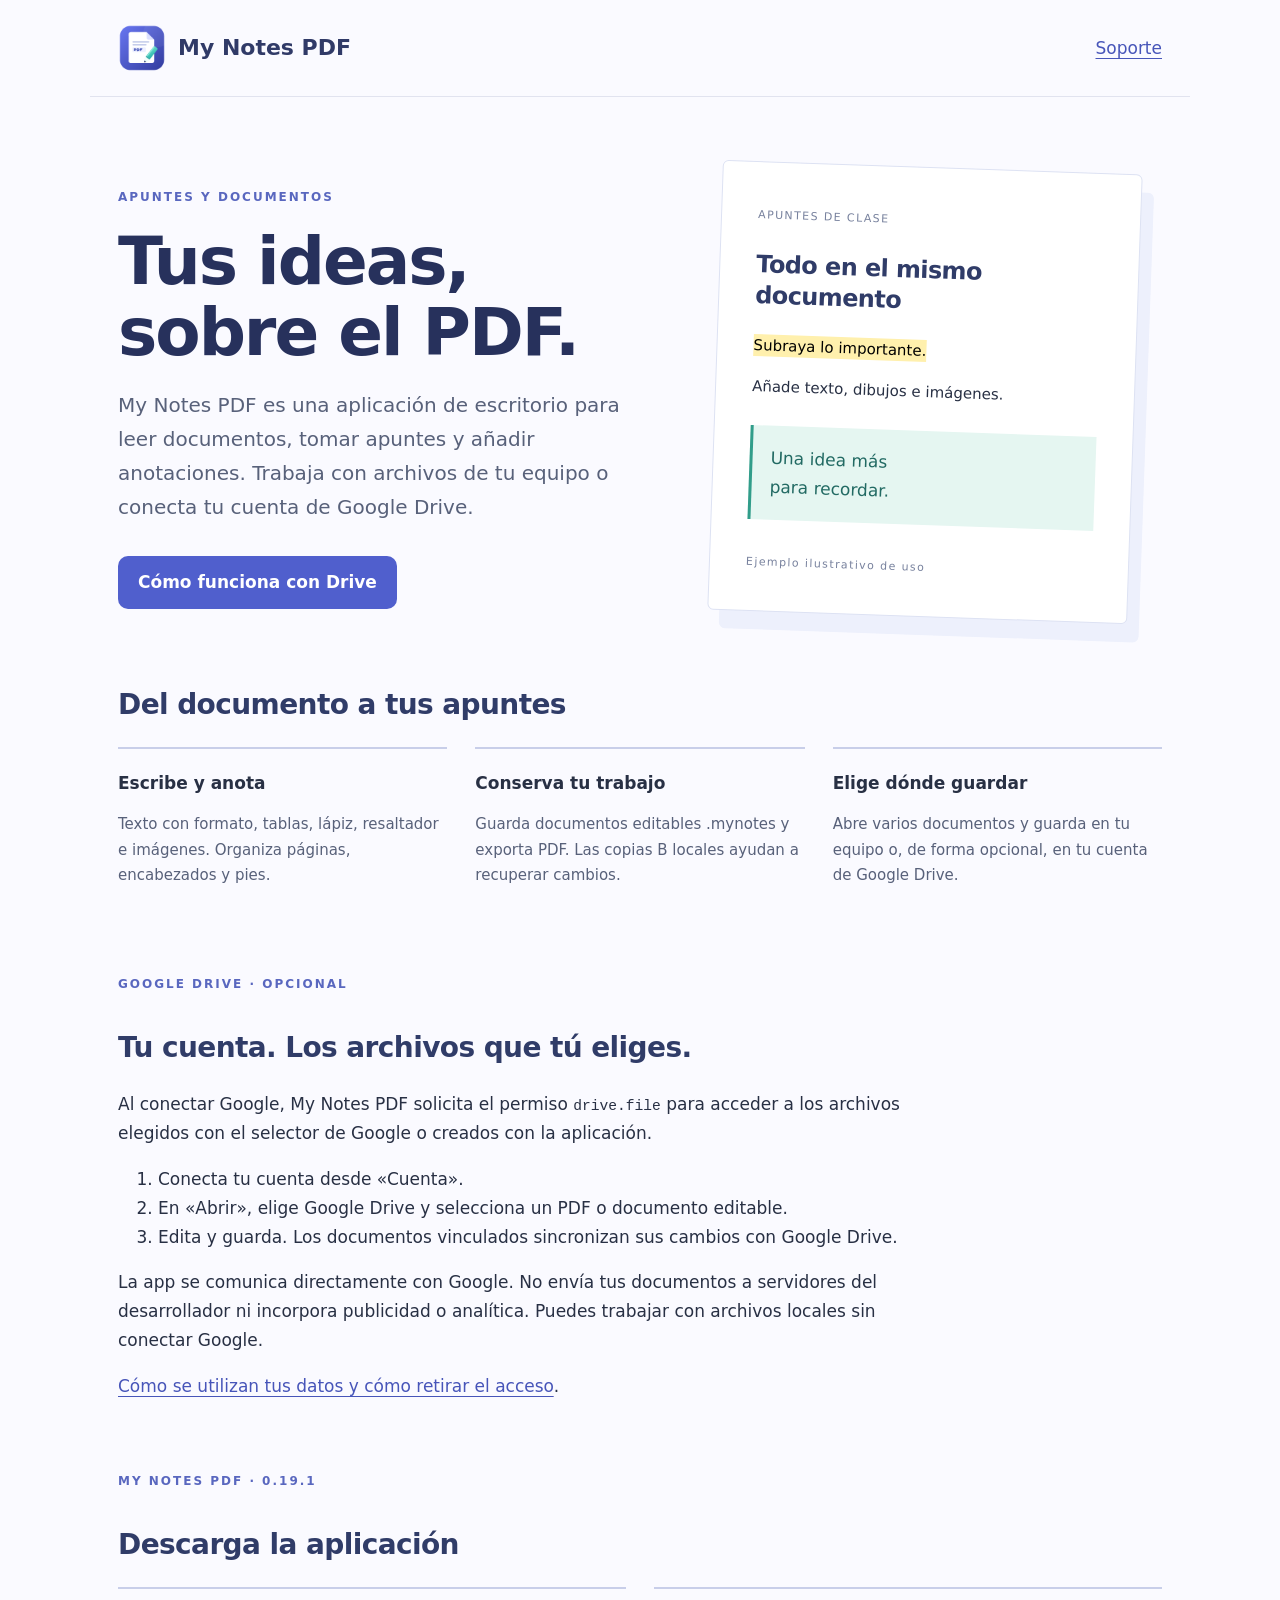
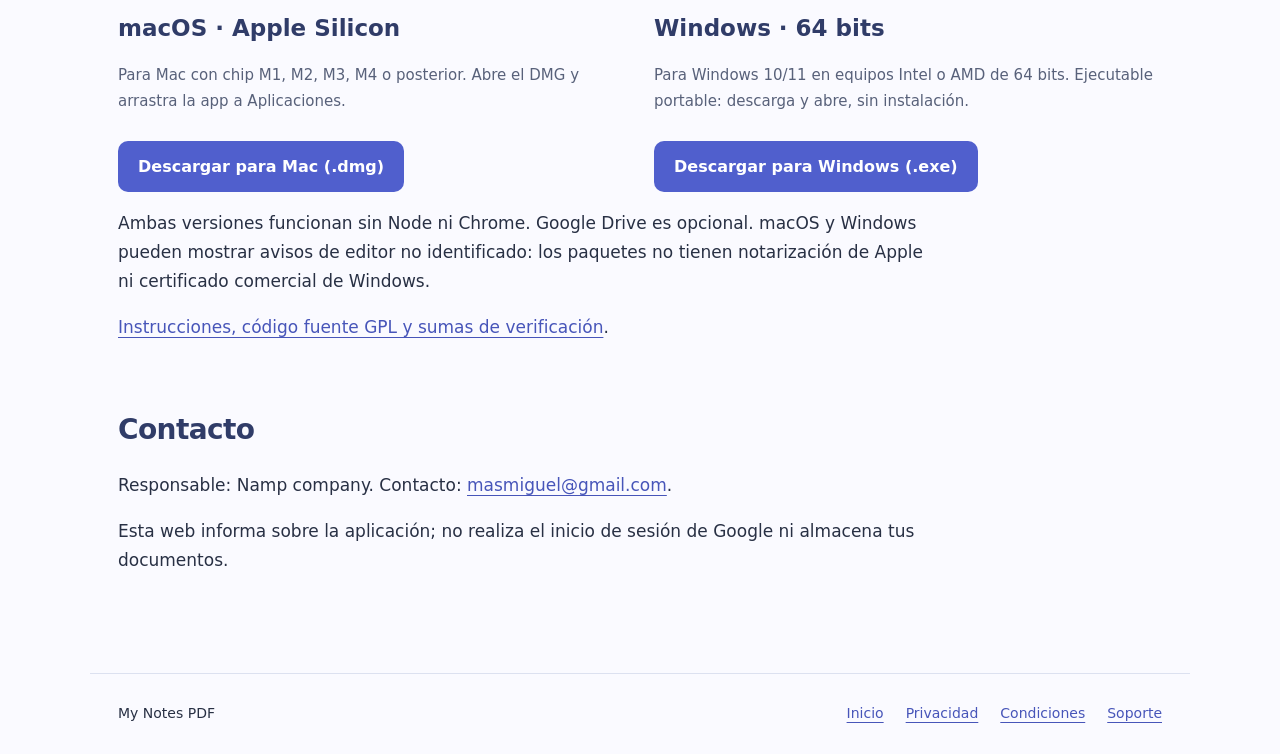
==== index.html @ 1b187658 "Publish My Notes PDF 0.19.1 clipboard fix" ====
<!doctype html><html lang="es"><head><meta charset="utf-8"><meta name="viewport" content="width=device-width,initial-scale=1"><meta name="description" content="My Notes PDF: apuntes y anotaciones PDF con archivos locales e integración opcional con Google Drive."><title>Apuntes y PDF · My Notes PDF</title><link rel="icon" href="logo.png"><link rel="stylesheet" href="style.css"></head><body><header><a class="brand" href="index.html"><img src="logo.png" width="48" height="48" alt="">My Notes PDF</a><a href="soporte.html">Soporte</a></header><main><section class="hero"><div><p class="eyebrow">APUNTES Y DOCUMENTOS</p><h1>Tus ideas, sobre el PDF.</h1><p class="intro">My Notes PDF es una aplicación de escritorio para leer documentos, tomar apuntes y añadir anotaciones. Trabaja con archivos de tu equipo o conecta tu cuenta de Google Drive.</p><a class="button" href="#drive">Cómo funciona con Drive</a></div><div class="paper"><span>APUNTES DE CLASE</span><h2>Todo en el mismo documento</h2><p><mark>Subraya lo importante.</mark></p><p>Añade texto, dibujos e imágenes.</p><div class="note">Una idea más<br>para recordar.</div><small>Ejemplo ilustrativo de uso</small></div></section><section><h2>Del documento a tus apuntes</h2><div class="features"><article><b>Escribe y anota</b><p>Texto con formato, tablas, lápiz, resaltador e imágenes. Organiza páginas, encabezados y pies.</p></article><article><b>Conserva tu trabajo</b><p>Guarda documentos editables .mynotes y exporta PDF. Las copias B locales ayudan a recuperar cambios.</p></article><article><b>Elige dónde guardar</b><p>Abre varios documentos y guarda en tu equipo o, de forma opcional, en tu cuenta de Google Drive.</p></article></div></section><section id="drive"><p class="eyebrow">GOOGLE DRIVE · OPCIONAL</p><h2>Tu cuenta. Los archivos que tú eliges.</h2><p>Al conectar Google, My Notes PDF solicita el permiso <code>drive.file</code> para acceder a los archivos elegidos con el selector de Google o creados con la aplicación.</p><ol><li>Conecta tu cuenta desde «Cuenta».</li><li>En «Abrir», elige Google Drive y selecciona un PDF o documento editable.</li><li>Edita y guarda. Los documentos vinculados sincronizan sus cambios con Google Drive.</li></ol><p>La app se comunica directamente con Google. No envía tus documentos a servidores del desarrollador ni incorpora publicidad o analítica. Puedes trabajar con archivos locales sin conectar Google.</p><p><a href="privacidad.html">Cómo se utilizan tus datos y cómo retirar el acceso</a>.</p></section><section id="descargas"><p class="eyebrow">MY NOTES PDF · 0.19.1</p><h2>Descarga la aplicación</h2><div class="features"><article><h3>macOS · Apple Silicon</h3><p>Para Mac con chip M1, M2, M3, M4 o posterior. Abre el DMG y arrastra la app a Aplicaciones.</p><a class="button" href="https://github.com/nampying/my-notes-pdf-site/releases/download/v0.19.1/My-Notes-PDF-0.19.1-macOS-arm64.dmg">Descargar para Mac (.dmg)</a></article><article><h3>Windows · 64 bits</h3><p>Para Windows 10/11 en equipos Intel o AMD de 64 bits. Ejecutable portable: descarga y abre, sin instalación.</p><a class="button" href="https://github.com/nampying/my-notes-pdf-site/releases/download/v0.19.1/My-Notes-PDF-0.19.1-Windows-x64.exe">Descargar para Windows (.exe)</a></article></div><p>Ambas versiones funcionan sin Node ni Chrome. Google Drive es opcional. macOS y Windows pueden mostrar avisos de editor no identificado: los paquetes no tienen notarización de Apple ni certificado comercial de Windows.</p><p><a href="https://github.com/nampying/my-notes-pdf-site/releases/tag/v0.19.1">Instrucciones, código fuente GPL y sumas de verificación</a>.</p></section><section><h2>Contacto</h2><p>Responsable: Namp company. Contacto: <a href="mailto:masmiguel@gmail.com">masmiguel@gmail.com</a>.</p><p>Esta web informa sobre la aplicación; no realiza el inicio de sesión de Google ni almacena tus documentos.</p></section></main><footer><span>My Notes PDF</span><nav aria-label="Información"><a href="index.html">Inicio</a><a href="privacidad.html">Privacidad</a><a href="condiciones.html">Condiciones</a><a href="soporte.html">Soporte</a></nav></footer></body></html>
---- style.css ----
:root{color-scheme:light;font:17px/1.7 system-ui,-apple-system,sans-serif;color:#283044;background:#fafaff}*{box-sizing:border-box}body{margin:0}a{color:#4755b9;text-underline-offset:4px}header,main,footer,.draft{max-width:1100px;margin:auto}header{display:flex;align-items:center;justify-content:space-between;padding:24px 28px;border-bottom:1px solid #e1e3ef}.brand{display:flex;align-items:center;gap:12px;font-weight:700;text-decoration:none;color:#303a67;font-size:22px}.brand img{border-radius:12px}main{padding:28px}section{margin:42px 0 70px}h1{font-size:clamp(36px,6vw,66px);line-height:1.07;letter-spacing:-2px;color:#27315c;max-width:700px;margin:20px 0}h2{font-size:28px;line-height:1.3;letter-spacing:-.6px;color:#303c68;margin-top:36px}p,li{max-width:820px}.hero{display:grid;grid-template-columns:1.2fr 1fr;align-items:center;gap:60px;min-height:400px}.intro{font-size:20px;color:#58617a}.eyebrow{font-size:12px;letter-spacing:2px;font-weight:700;color:#5967bf}.button{display:inline-block;padding:12px 20px;background:#505fcd;color:white;border-radius:10px;text-decoration:none;font-weight:600;margin-top:12px}.paper{background:white;padding:36px;border:1px solid #dde2f3;border-radius:6px;box-shadow:12px 18px 0 #edf0fc;transform:rotate(2deg);max-width:420px}.paper>span,.paper small{font-size:11px;letter-spacing:1.4px;color:#77819d}.paper h2{font-size:24px;margin:22px 0}.paper p{font-size:15px}.paper mark{background:#fff0ad;padding:2px 0}.note{background:#e5f6f1;padding:18px;color:#226a63;font-size:17px;border-left:3px solid #319d8a;margin:26px 0}.features{display:grid;grid-template-columns:repeat(3,1fr);gap:28px}.features article{border-top:2px solid #c8cee9;padding-top:20px}.features p{font-size:15px;color:#58617a}.draft{padding:14px 28px;background:#fff1cb;color:#704c12;font-size:14px}footer{border-top:1px solid #dce1f0;padding:28px;display:flex;justify-content:space-between;flex-wrap:wrap;gap:20px;font-size:14px}footer nav{display:flex;gap:22px;flex-wrap:wrap}.updated{color:#68718c;font-size:14px}code{overflow-wrap:anywhere;font-size:.86em}main>p,main>ul,main>ol{max-width:840px}@media(max-width:700px){.hero{grid-template-columns:1fr;gap:24px}.paper{transform:none}.features{grid-template-columns:1fr}header{padding:20px}.brand{font-size:18px}main{padding:20px}h1{letter-spacing:-1px}section{margin:24px 0 48px}}:focus-visible{outline:3px solid #6575de;outline-offset:4px}
#descargas .features{grid-template-columns:repeat(auto-fit,minmax(min(100%,280px),1fr))}#descargas h3{margin:0;font-size:23px;color:#303c68}#descargas .button{font-size:16px}
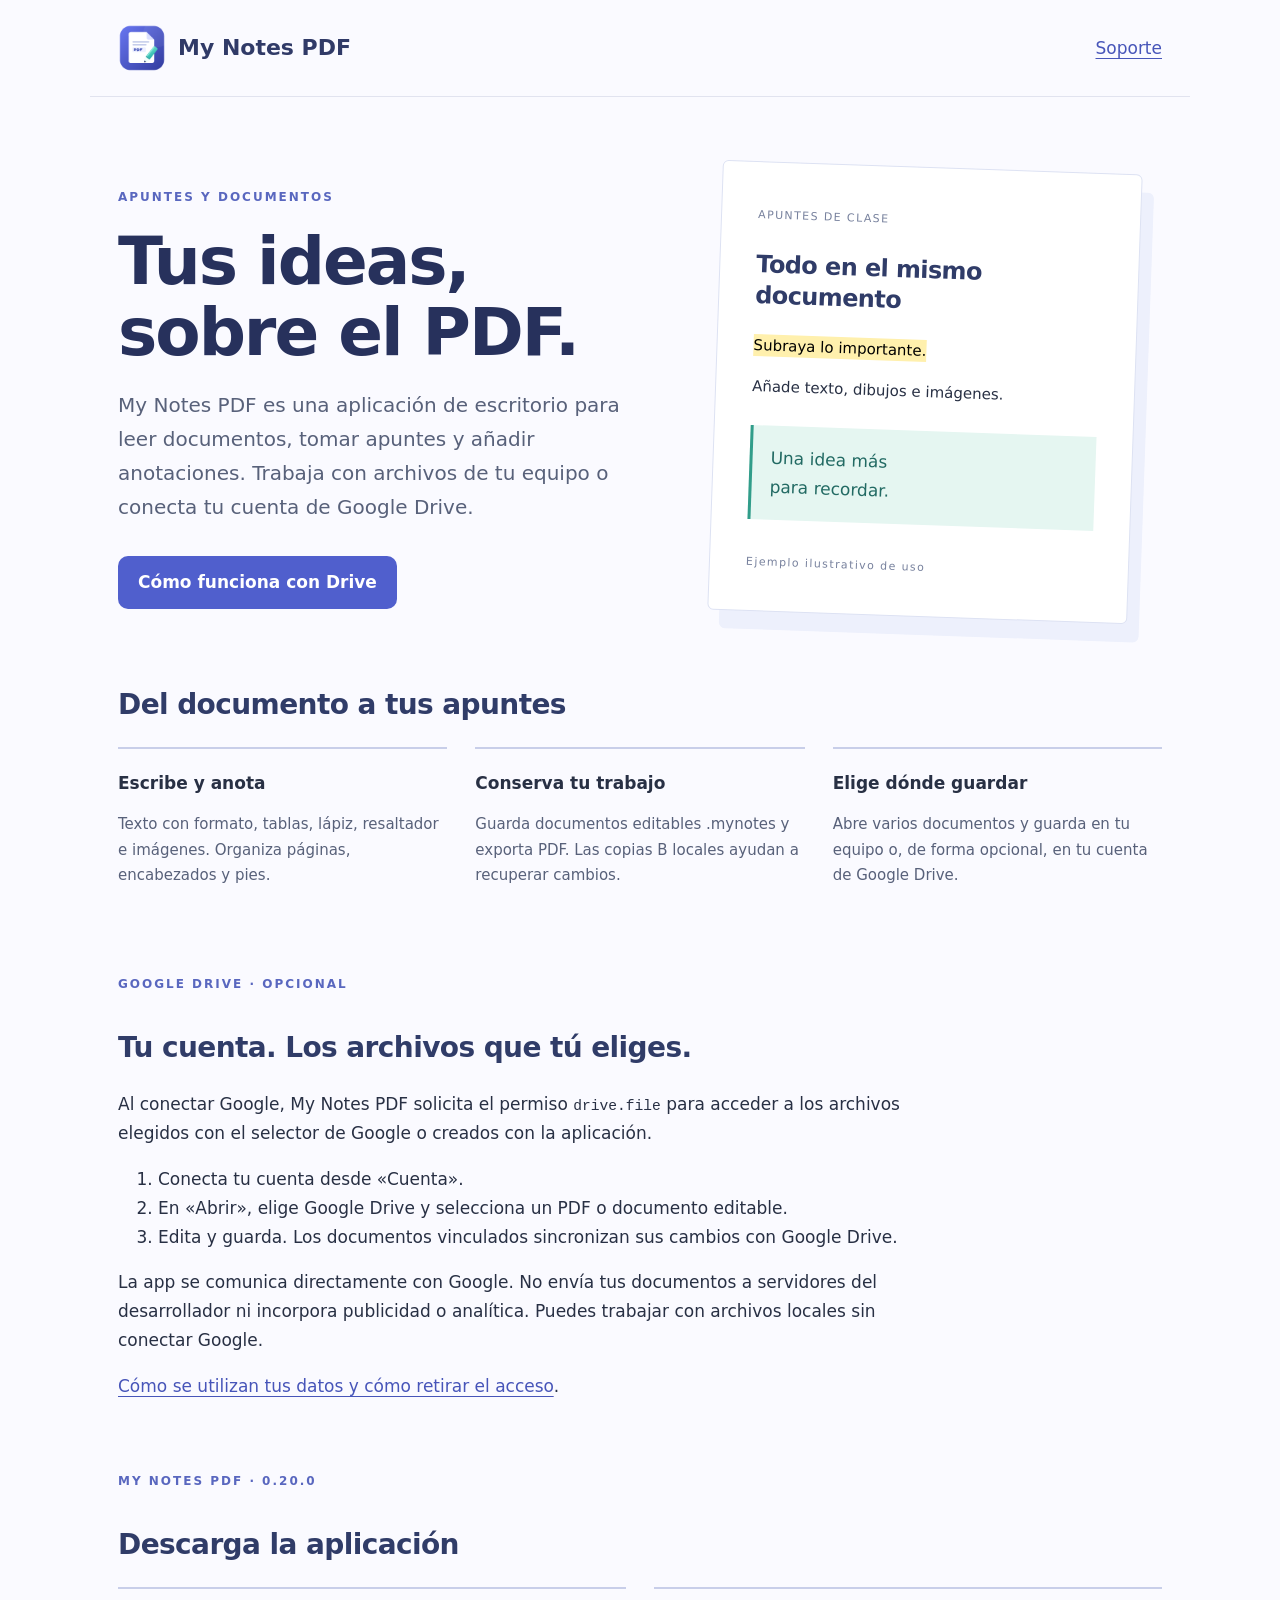
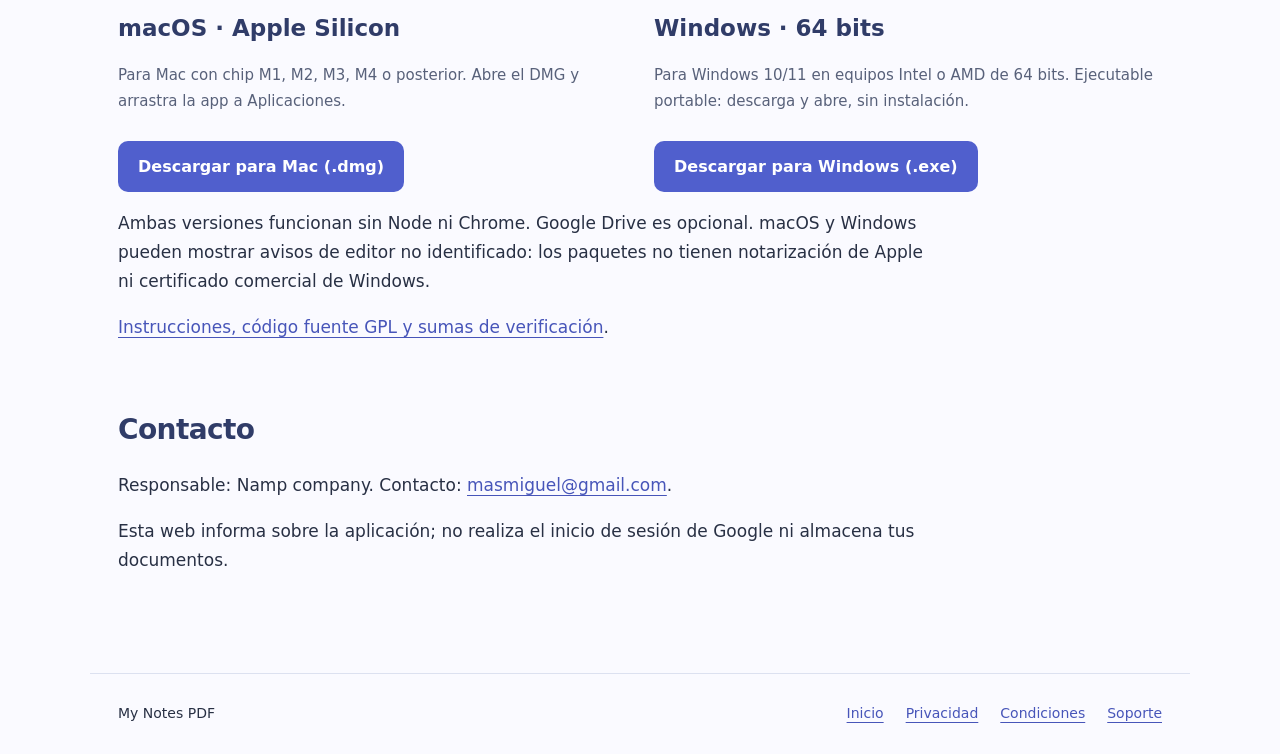
==== commit 691fb9ed: "Publish My Notes PDF 0.20 radial selector" ====
--- a/index.html
+++ b/index.html
@@ -1 +1 @@
-<!doctype html><html lang="es"><head><meta charset="utf-8"><meta name="viewport" content="width=device-width,initial-scale=1"><meta name="description" content="My Notes PDF: apuntes y anotaciones PDF con archivos locales e integración opcional con Google Drive."><title>Apuntes y PDF · My Notes PDF</title><link rel="icon" href="logo.png"><link rel="stylesheet" href="style.css"></head><body><header><a class="brand" href="index.html"><img src="logo.png" width="48" height="48" alt="">My Notes PDF</a><a href="soporte.html">Soporte</a></header><main><section class="hero"><div><p class="eyebrow">APUNTES Y DOCUMENTOS</p><h1>Tus ideas, sobre el PDF.</h1><p class="intro">My Notes PDF es una aplicación de escritorio para leer documentos, tomar apuntes y añadir anotaciones. Trabaja con archivos de tu equipo o conecta tu cuenta de Google Drive.</p><a class="button" href="#drive">Cómo funciona con Drive</a></div><div class="paper"><span>APUNTES DE CLASE</span><h2>Todo en el mismo documento</h2><p><mark>Subraya lo importante.</mark></p><p>Añade texto, dibujos e imágenes.</p><div class="note">Una idea más<br>para recordar.</div><small>Ejemplo ilustrativo de uso</small></div></section><section><h2>Del documento a tus apuntes</h2><div class="features"><article><b>Escribe y anota</b><p>Texto con formato, tablas, lápiz, resaltador e imágenes. Organiza páginas, encabezados y pies.</p></article><article><b>Conserva tu trabajo</b><p>Guarda documentos editables .mynotes y exporta PDF. Las copias B locales ayudan a recuperar cambios.</p></article><article><b>Elige dónde guardar</b><p>Abre varios documentos y guarda en tu equipo o, de forma opcional, en tu cuenta de Google Drive.</p></article></div></section><section id="drive"><p class="eyebrow">GOOGLE DRIVE · OPCIONAL</p><h2>Tu cuenta. Los archivos que tú eliges.</h2><p>Al conectar Google, My Notes PDF solicita el permiso <code>drive.file</code> para acceder a los archivos elegidos con el selector de Google o creados con la aplicación.</p><ol><li>Conecta tu cuenta desde «Cuenta».</li><li>En «Abrir», elige Google Drive y selecciona un PDF o documento editable.</li><li>Edita y guarda. Los documentos vinculados sincronizan sus cambios con Google Drive.</li></ol><p>La app se comunica directamente con Google. No envía tus documentos a servidores del desarrollador ni incorpora publicidad o analítica. Puedes trabajar con archivos locales sin conectar Google.</p><p><a href="privacidad.html">Cómo se utilizan tus datos y cómo retirar el acceso</a>.</p></section><section id="descargas"><p class="eyebrow">MY NOTES PDF · 0.19.1</p><h2>Descarga la aplicación</h2><div class="features"><article><h3>macOS · Apple Silicon</h3><p>Para Mac con chip M1, M2, M3, M4 o posterior. Abre el DMG y arrastra la app a Aplicaciones.</p><a class="button" href="https://github.com/nampying/my-notes-pdf-site/releases/download/v0.19.1/My-Notes-PDF-0.19.1-macOS-arm64.dmg">Descargar para Mac (.dmg)</a></article><article><h3>Windows · 64 bits</h3><p>Para Windows 10/11 en equipos Intel o AMD de 64 bits. Ejecutable portable: descarga y abre, sin instalación.</p><a class="button" href="https://github.com/nampying/my-notes-pdf-site/releases/download/v0.19.1/My-Notes-PDF-0.19.1-Windows-x64.exe">Descargar para Windows (.exe)</a></article></div><p>Ambas versiones funcionan sin Node ni Chrome. Google Drive es opcional. macOS y Windows pueden mostrar avisos de editor no identificado: los paquetes no tienen notarización de Apple ni certificado comercial de Windows.</p><p><a href="https://github.com/nampying/my-notes-pdf-site/releases/tag/v0.19.1">Instrucciones, código fuente GPL y sumas de verificación</a>.</p></section><section><h2>Contacto</h2><p>Responsable: Namp company. Contacto: <a href="mailto:masmiguel@gmail.com">masmiguel@gmail.com</a>.</p><p>Esta web informa sobre la aplicación; no realiza el inicio de sesión de Google ni almacena tus documentos.</p></section></main><footer><span>My Notes PDF</span><nav aria-label="Información"><a href="index.html">Inicio</a><a href="privacidad.html">Privacidad</a><a href="condiciones.html">Condiciones</a><a href="soporte.html">Soporte</a></nav></footer></body></html>+<!doctype html><html lang="es"><head><meta charset="utf-8"><meta name="viewport" content="width=device-width,initial-scale=1"><meta name="description" content="My Notes PDF: apuntes y anotaciones PDF con archivos locales e integración opcional con Google Drive."><title>Apuntes y PDF · My Notes PDF</title><link rel="icon" href="logo.png"><link rel="stylesheet" href="style.css"></head><body><header><a class="brand" href="index.html"><img src="logo.png" width="48" height="48" alt="">My Notes PDF</a><a href="soporte.html">Soporte</a></header><main><section class="hero"><div><p class="eyebrow">APUNTES Y DOCUMENTOS</p><h1>Tus ideas, sobre el PDF.</h1><p class="intro">My Notes PDF es una aplicación de escritorio para leer documentos, tomar apuntes y añadir anotaciones. Trabaja con archivos de tu equipo o conecta tu cuenta de Google Drive.</p><a class="button" href="#drive">Cómo funciona con Drive</a></div><div class="paper"><span>APUNTES DE CLASE</span><h2>Todo en el mismo documento</h2><p><mark>Subraya lo importante.</mark></p><p>Añade texto, dibujos e imágenes.</p><div class="note">Una idea más<br>para recordar.</div><small>Ejemplo ilustrativo de uso</small></div></section><section><h2>Del documento a tus apuntes</h2><div class="features"><article><b>Escribe y anota</b><p>Texto con formato, tablas, lápiz, resaltador e imágenes. Organiza páginas, encabezados y pies.</p></article><article><b>Conserva tu trabajo</b><p>Guarda documentos editables .mynotes y exporta PDF. Las copias B locales ayudan a recuperar cambios.</p></article><article><b>Elige dónde guardar</b><p>Abre varios documentos y guarda en tu equipo o, de forma opcional, en tu cuenta de Google Drive.</p></article></div></section><section id="drive"><p class="eyebrow">GOOGLE DRIVE · OPCIONAL</p><h2>Tu cuenta. Los archivos que tú eliges.</h2><p>Al conectar Google, My Notes PDF solicita el permiso <code>drive.file</code> para acceder a los archivos elegidos con el selector de Google o creados con la aplicación.</p><ol><li>Conecta tu cuenta desde «Cuenta».</li><li>En «Abrir», elige Google Drive y selecciona un PDF o documento editable.</li><li>Edita y guarda. Los documentos vinculados sincronizan sus cambios con Google Drive.</li></ol><p>La app se comunica directamente con Google. No envía tus documentos a servidores del desarrollador ni incorpora publicidad o analítica. Puedes trabajar con archivos locales sin conectar Google.</p><p><a href="privacidad.html">Cómo se utilizan tus datos y cómo retirar el acceso</a>.</p></section><section id="descargas"><p class="eyebrow">MY NOTES PDF · 0.20.0</p><h2>Descarga la aplicación</h2><div class="features"><article><h3>macOS · Apple Silicon</h3><p>Para Mac con chip M1, M2, M3, M4 o posterior. Abre el DMG y arrastra la app a Aplicaciones.</p><a class="button" href="https://github.com/nampying/my-notes-pdf-site/releases/download/v0.20.0/My-Notes-PDF-0.20.0-macOS-arm64.dmg">Descargar para Mac (.dmg)</a></article><article><h3>Windows · 64 bits</h3><p>Para Windows 10/11 en equipos Intel o AMD de 64 bits. Ejecutable portable: descarga y abre, sin instalación.</p><a class="button" href="https://github.com/nampying/my-notes-pdf-site/releases/download/v0.20.0/My-Notes-PDF-0.20.0-Windows-x64.exe">Descargar para Windows (.exe)</a></article></div><p>Ambas versiones funcionan sin Node ni Chrome. Google Drive es opcional. macOS y Windows pueden mostrar avisos de editor no identificado: los paquetes no tienen notarización de Apple ni certificado comercial de Windows.</p><p><a href="https://github.com/nampying/my-notes-pdf-site/releases/tag/v0.20.0">Instrucciones, código fuente GPL y sumas de verificación</a>.</p></section><section><h2>Contacto</h2><p>Responsable: Namp company. Contacto: <a href="mailto:masmiguel@gmail.com">masmiguel@gmail.com</a>.</p><p>Esta web informa sobre la aplicación; no realiza el inicio de sesión de Google ni almacena tus documentos.</p></section></main><footer><span>My Notes PDF</span><nav aria-label="Información"><a href="index.html">Inicio</a><a href="privacidad.html">Privacidad</a><a href="condiciones.html">Condiciones</a><a href="soporte.html">Soporte</a></nav></footer></body></html>
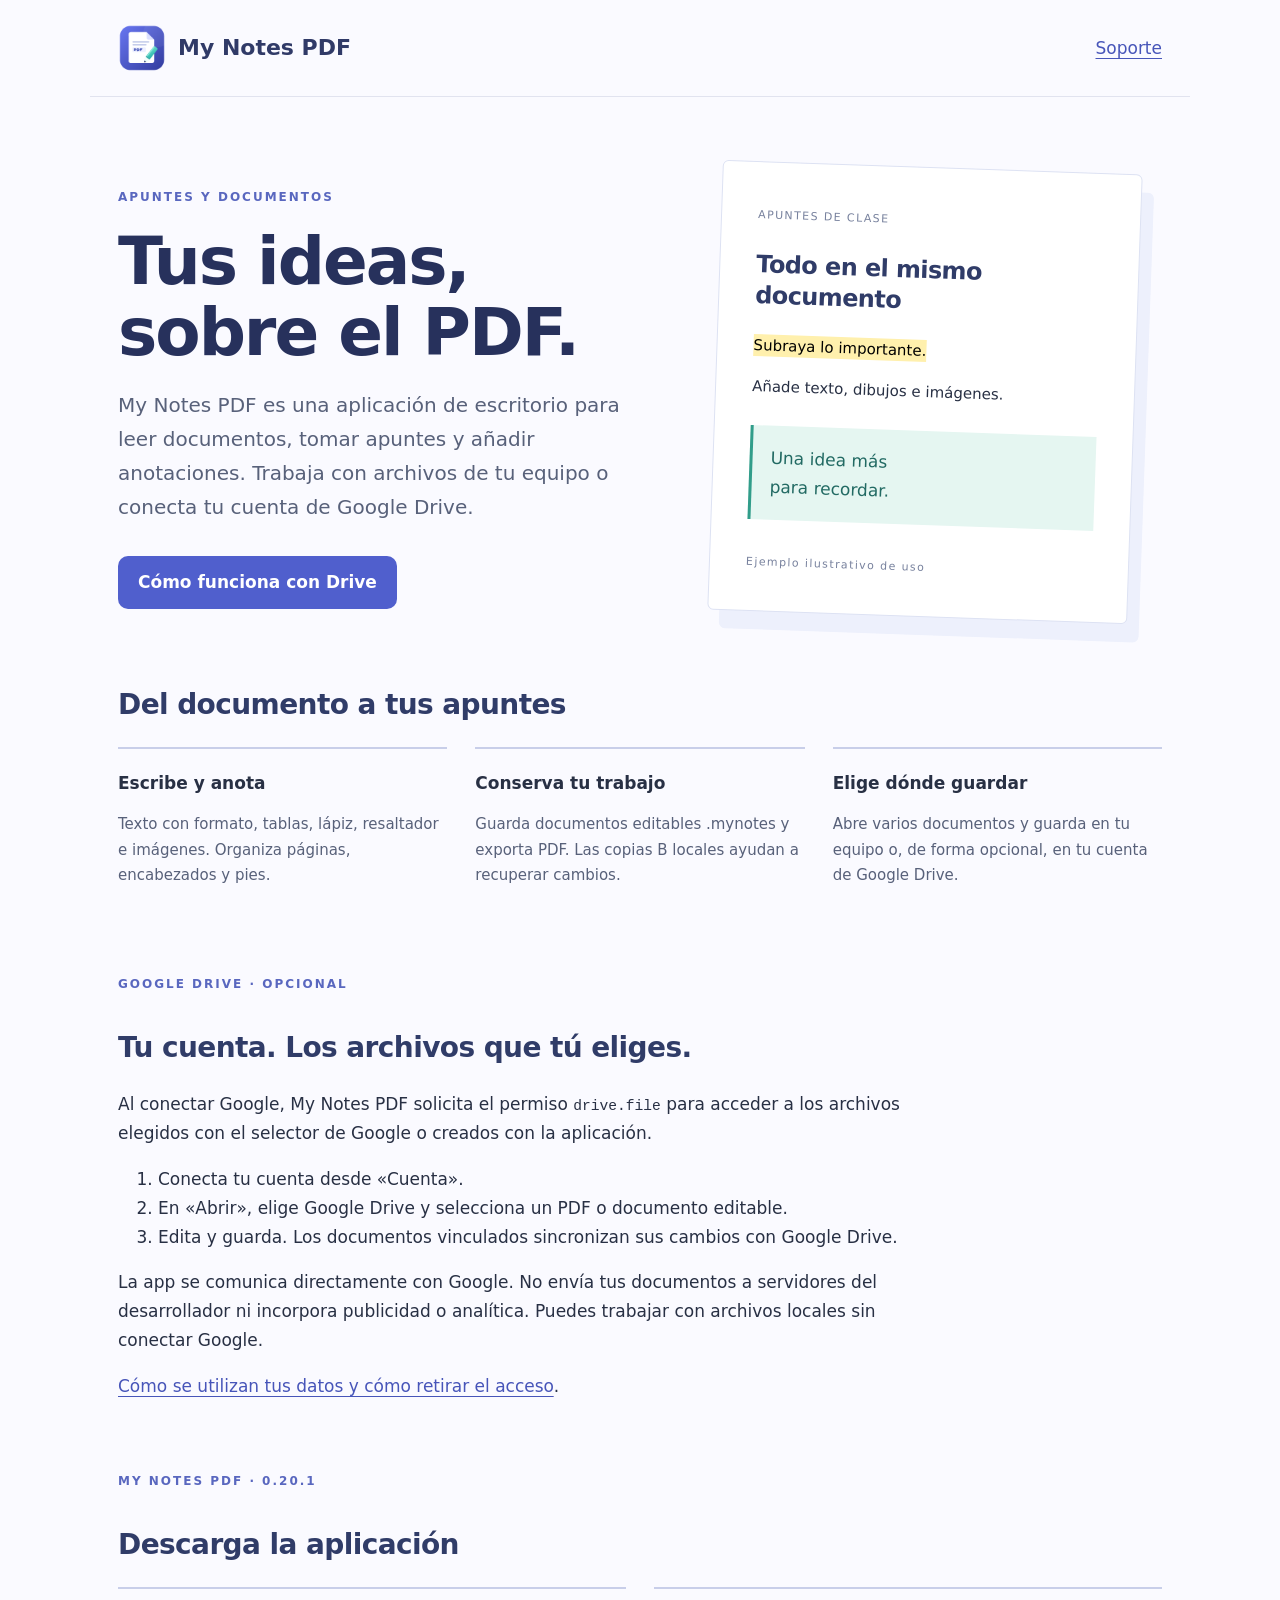
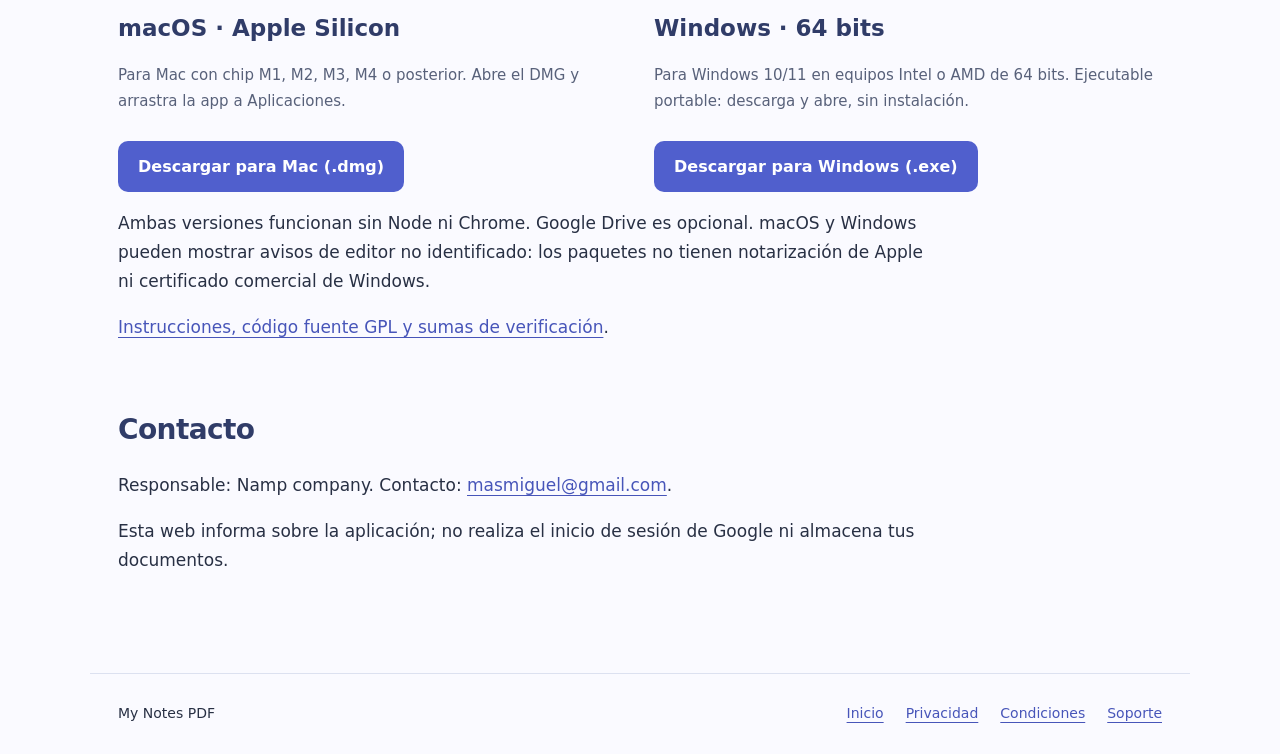
==== commit 4b3776bb: "Publish persistent radial selector in My Notes PDF 0.20.1" ====
--- a/index.html
+++ b/index.html
@@ -1 +1 @@
-<!doctype html><html lang="es"><head><meta charset="utf-8"><meta name="viewport" content="width=device-width,initial-scale=1"><meta name="description" content="My Notes PDF: apuntes y anotaciones PDF con archivos locales e integración opcional con Google Drive."><title>Apuntes y PDF · My Notes PDF</title><link rel="icon" href="logo.png"><link rel="stylesheet" href="style.css"></head><body><header><a class="brand" href="index.html"><img src="logo.png" width="48" height="48" alt="">My Notes PDF</a><a href="soporte.html">Soporte</a></header><main><section class="hero"><div><p class="eyebrow">APUNTES Y DOCUMENTOS</p><h1>Tus ideas, sobre el PDF.</h1><p class="intro">My Notes PDF es una aplicación de escritorio para leer documentos, tomar apuntes y añadir anotaciones. Trabaja con archivos de tu equipo o conecta tu cuenta de Google Drive.</p><a class="button" href="#drive">Cómo funciona con Drive</a></div><div class="paper"><span>APUNTES DE CLASE</span><h2>Todo en el mismo documento</h2><p><mark>Subraya lo importante.</mark></p><p>Añade texto, dibujos e imágenes.</p><div class="note">Una idea más<br>para recordar.</div><small>Ejemplo ilustrativo de uso</small></div></section><section><h2>Del documento a tus apuntes</h2><div class="features"><article><b>Escribe y anota</b><p>Texto con formato, tablas, lápiz, resaltador e imágenes. Organiza páginas, encabezados y pies.</p></article><article><b>Conserva tu trabajo</b><p>Guarda documentos editables .mynotes y exporta PDF. Las copias B locales ayudan a recuperar cambios.</p></article><article><b>Elige dónde guardar</b><p>Abre varios documentos y guarda en tu equipo o, de forma opcional, en tu cuenta de Google Drive.</p></article></div></section><section id="drive"><p class="eyebrow">GOOGLE DRIVE · OPCIONAL</p><h2>Tu cuenta. Los archivos que tú eliges.</h2><p>Al conectar Google, My Notes PDF solicita el permiso <code>drive.file</code> para acceder a los archivos elegidos con el selector de Google o creados con la aplicación.</p><ol><li>Conecta tu cuenta desde «Cuenta».</li><li>En «Abrir», elige Google Drive y selecciona un PDF o documento editable.</li><li>Edita y guarda. Los documentos vinculados sincronizan sus cambios con Google Drive.</li></ol><p>La app se comunica directamente con Google. No envía tus documentos a servidores del desarrollador ni incorpora publicidad o analítica. Puedes trabajar con archivos locales sin conectar Google.</p><p><a href="privacidad.html">Cómo se utilizan tus datos y cómo retirar el acceso</a>.</p></section><section id="descargas"><p class="eyebrow">MY NOTES PDF · 0.20.0</p><h2>Descarga la aplicación</h2><div class="features"><article><h3>macOS · Apple Silicon</h3><p>Para Mac con chip M1, M2, M3, M4 o posterior. Abre el DMG y arrastra la app a Aplicaciones.</p><a class="button" href="https://github.com/nampying/my-notes-pdf-site/releases/download/v0.20.0/My-Notes-PDF-0.20.0-macOS-arm64.dmg">Descargar para Mac (.dmg)</a></article><article><h3>Windows · 64 bits</h3><p>Para Windows 10/11 en equipos Intel o AMD de 64 bits. Ejecutable portable: descarga y abre, sin instalación.</p><a class="button" href="https://github.com/nampying/my-notes-pdf-site/releases/download/v0.20.0/My-Notes-PDF-0.20.0-Windows-x64.exe">Descargar para Windows (.exe)</a></article></div><p>Ambas versiones funcionan sin Node ni Chrome. Google Drive es opcional. macOS y Windows pueden mostrar avisos de editor no identificado: los paquetes no tienen notarización de Apple ni certificado comercial de Windows.</p><p><a href="https://github.com/nampying/my-notes-pdf-site/releases/tag/v0.20.0">Instrucciones, código fuente GPL y sumas de verificación</a>.</p></section><section><h2>Contacto</h2><p>Responsable: Namp company. Contacto: <a href="mailto:masmiguel@gmail.com">masmiguel@gmail.com</a>.</p><p>Esta web informa sobre la aplicación; no realiza el inicio de sesión de Google ni almacena tus documentos.</p></section></main><footer><span>My Notes PDF</span><nav aria-label="Información"><a href="index.html">Inicio</a><a href="privacidad.html">Privacidad</a><a href="condiciones.html">Condiciones</a><a href="soporte.html">Soporte</a></nav></footer></body></html>+<!doctype html><html lang="es"><head><meta charset="utf-8"><meta name="viewport" content="width=device-width,initial-scale=1"><meta name="description" content="My Notes PDF: apuntes y anotaciones PDF con archivos locales e integración opcional con Google Drive."><title>Apuntes y PDF · My Notes PDF</title><link rel="icon" href="logo.png"><link rel="stylesheet" href="style.css"></head><body><header><a class="brand" href="index.html"><img src="logo.png" width="48" height="48" alt="">My Notes PDF</a><a href="soporte.html">Soporte</a></header><main><section class="hero"><div><p class="eyebrow">APUNTES Y DOCUMENTOS</p><h1>Tus ideas, sobre el PDF.</h1><p class="intro">My Notes PDF es una aplicación de escritorio para leer documentos, tomar apuntes y añadir anotaciones. Trabaja con archivos de tu equipo o conecta tu cuenta de Google Drive.</p><a class="button" href="#drive">Cómo funciona con Drive</a></div><div class="paper"><span>APUNTES DE CLASE</span><h2>Todo en el mismo documento</h2><p><mark>Subraya lo importante.</mark></p><p>Añade texto, dibujos e imágenes.</p><div class="note">Una idea más<br>para recordar.</div><small>Ejemplo ilustrativo de uso</small></div></section><section><h2>Del documento a tus apuntes</h2><div class="features"><article><b>Escribe y anota</b><p>Texto con formato, tablas, lápiz, resaltador e imágenes. Organiza páginas, encabezados y pies.</p></article><article><b>Conserva tu trabajo</b><p>Guarda documentos editables .mynotes y exporta PDF. Las copias B locales ayudan a recuperar cambios.</p></article><article><b>Elige dónde guardar</b><p>Abre varios documentos y guarda en tu equipo o, de forma opcional, en tu cuenta de Google Drive.</p></article></div></section><section id="drive"><p class="eyebrow">GOOGLE DRIVE · OPCIONAL</p><h2>Tu cuenta. Los archivos que tú eliges.</h2><p>Al conectar Google, My Notes PDF solicita el permiso <code>drive.file</code> para acceder a los archivos elegidos con el selector de Google o creados con la aplicación.</p><ol><li>Conecta tu cuenta desde «Cuenta».</li><li>En «Abrir», elige Google Drive y selecciona un PDF o documento editable.</li><li>Edita y guarda. Los documentos vinculados sincronizan sus cambios con Google Drive.</li></ol><p>La app se comunica directamente con Google. No envía tus documentos a servidores del desarrollador ni incorpora publicidad o analítica. Puedes trabajar con archivos locales sin conectar Google.</p><p><a href="privacidad.html">Cómo se utilizan tus datos y cómo retirar el acceso</a>.</p></section><section id="descargas"><p class="eyebrow">MY NOTES PDF · 0.20.1</p><h2>Descarga la aplicación</h2><div class="features"><article><h3>macOS · Apple Silicon</h3><p>Para Mac con chip M1, M2, M3, M4 o posterior. Abre el DMG y arrastra la app a Aplicaciones.</p><a class="button" href="https://github.com/nampying/my-notes-pdf-site/releases/download/v0.20.1/My-Notes-PDF-0.20.1-macOS-arm64.dmg">Descargar para Mac (.dmg)</a></article><article><h3>Windows · 64 bits</h3><p>Para Windows 10/11 en equipos Intel o AMD de 64 bits. Ejecutable portable: descarga y abre, sin instalación.</p><a class="button" href="https://github.com/nampying/my-notes-pdf-site/releases/download/v0.20.1/My-Notes-PDF-0.20.1-Windows-x64.exe">Descargar para Windows (.exe)</a></article></div><p>Ambas versiones funcionan sin Node ni Chrome. Google Drive es opcional. macOS y Windows pueden mostrar avisos de editor no identificado: los paquetes no tienen notarización de Apple ni certificado comercial de Windows.</p><p><a href="https://github.com/nampying/my-notes-pdf-site/releases/tag/v0.20.1">Instrucciones, código fuente GPL y sumas de verificación</a>.</p></section><section><h2>Contacto</h2><p>Responsable: Namp company. Contacto: <a href="mailto:masmiguel@gmail.com">masmiguel@gmail.com</a>.</p><p>Esta web informa sobre la aplicación; no realiza el inicio de sesión de Google ni almacena tus documentos.</p></section></main><footer><span>My Notes PDF</span><nav aria-label="Información"><a href="index.html">Inicio</a><a href="privacidad.html">Privacidad</a><a href="condiciones.html">Condiciones</a><a href="soporte.html">Soporte</a></nav></footer></body></html>
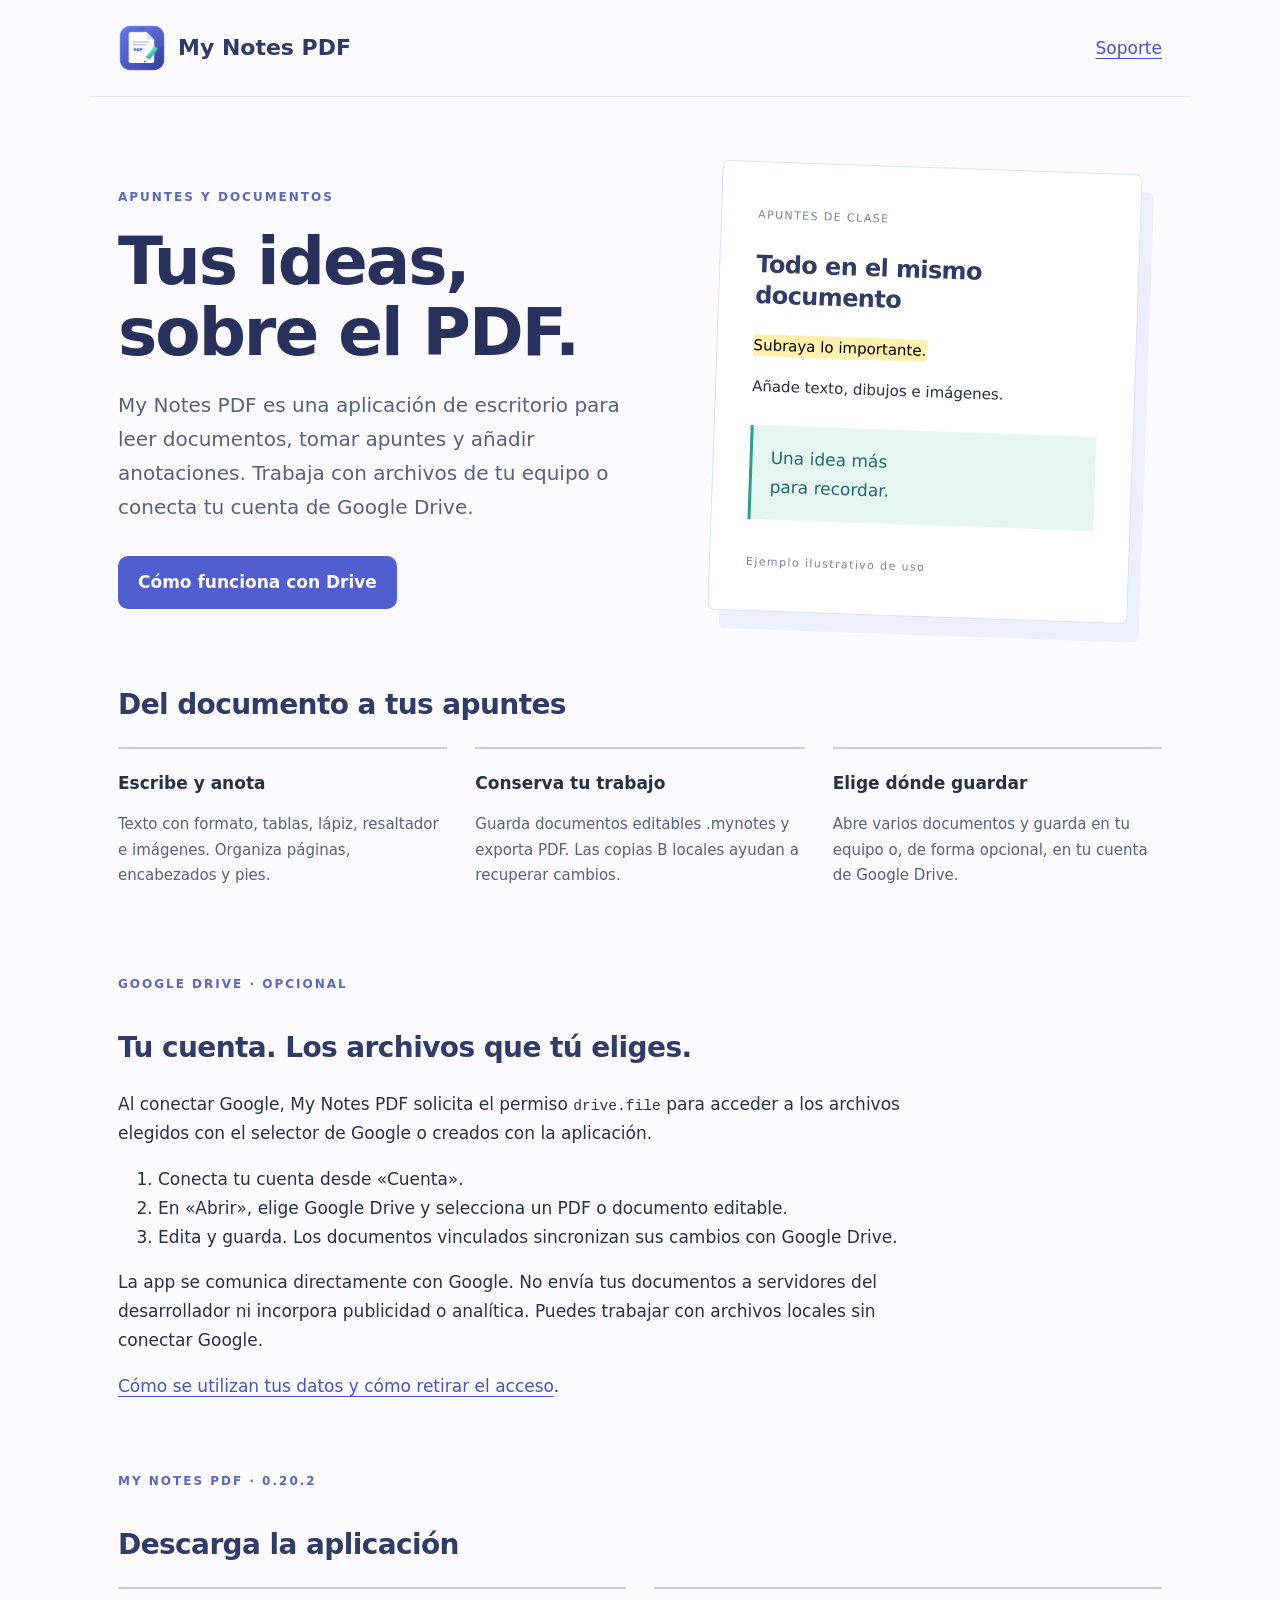
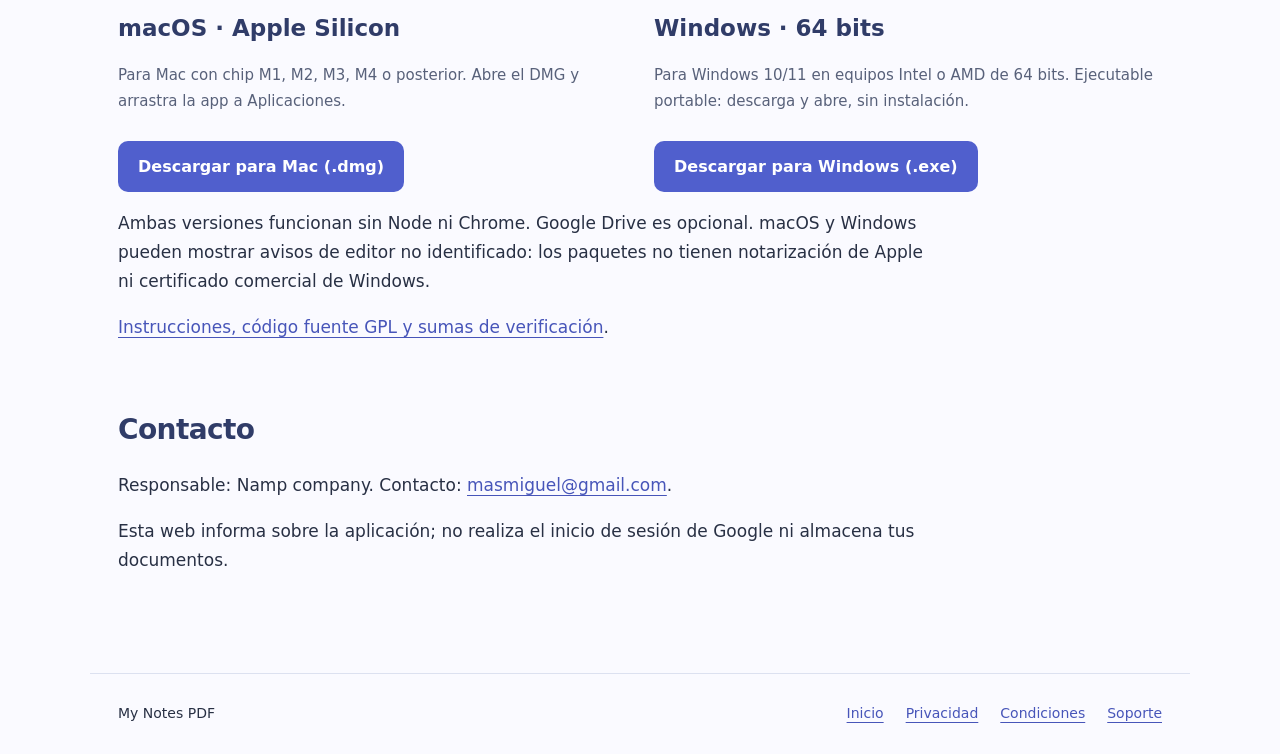
==== commit 81a4d1e8: "Publish line spacing panel update in My Notes PDF 0.20.2" ====
--- a/index.html
+++ b/index.html
@@ -1 +1 @@
-<!doctype html><html lang="es"><head><meta charset="utf-8"><meta name="viewport" content="width=device-width,initial-scale=1"><meta name="description" content="My Notes PDF: apuntes y anotaciones PDF con archivos locales e integración opcional con Google Drive."><title>Apuntes y PDF · My Notes PDF</title><link rel="icon" href="logo.png"><link rel="stylesheet" href="style.css"></head><body><header><a class="brand" href="index.html"><img src="logo.png" width="48" height="48" alt="">My Notes PDF</a><a href="soporte.html">Soporte</a></header><main><section class="hero"><div><p class="eyebrow">APUNTES Y DOCUMENTOS</p><h1>Tus ideas, sobre el PDF.</h1><p class="intro">My Notes PDF es una aplicación de escritorio para leer documentos, tomar apuntes y añadir anotaciones. Trabaja con archivos de tu equipo o conecta tu cuenta de Google Drive.</p><a class="button" href="#drive">Cómo funciona con Drive</a></div><div class="paper"><span>APUNTES DE CLASE</span><h2>Todo en el mismo documento</h2><p><mark>Subraya lo importante.</mark></p><p>Añade texto, dibujos e imágenes.</p><div class="note">Una idea más<br>para recordar.</div><small>Ejemplo ilustrativo de uso</small></div></section><section><h2>Del documento a tus apuntes</h2><div class="features"><article><b>Escribe y anota</b><p>Texto con formato, tablas, lápiz, resaltador e imágenes. Organiza páginas, encabezados y pies.</p></article><article><b>Conserva tu trabajo</b><p>Guarda documentos editables .mynotes y exporta PDF. Las copias B locales ayudan a recuperar cambios.</p></article><article><b>Elige dónde guardar</b><p>Abre varios documentos y guarda en tu equipo o, de forma opcional, en tu cuenta de Google Drive.</p></article></div></section><section id="drive"><p class="eyebrow">GOOGLE DRIVE · OPCIONAL</p><h2>Tu cuenta. Los archivos que tú eliges.</h2><p>Al conectar Google, My Notes PDF solicita el permiso <code>drive.file</code> para acceder a los archivos elegidos con el selector de Google o creados con la aplicación.</p><ol><li>Conecta tu cuenta desde «Cuenta».</li><li>En «Abrir», elige Google Drive y selecciona un PDF o documento editable.</li><li>Edita y guarda. Los documentos vinculados sincronizan sus cambios con Google Drive.</li></ol><p>La app se comunica directamente con Google. No envía tus documentos a servidores del desarrollador ni incorpora publicidad o analítica. Puedes trabajar con archivos locales sin conectar Google.</p><p><a href="privacidad.html">Cómo se utilizan tus datos y cómo retirar el acceso</a>.</p></section><section id="descargas"><p class="eyebrow">MY NOTES PDF · 0.20.1</p><h2>Descarga la aplicación</h2><div class="features"><article><h3>macOS · Apple Silicon</h3><p>Para Mac con chip M1, M2, M3, M4 o posterior. Abre el DMG y arrastra la app a Aplicaciones.</p><a class="button" href="https://github.com/nampying/my-notes-pdf-site/releases/download/v0.20.1/My-Notes-PDF-0.20.1-macOS-arm64.dmg">Descargar para Mac (.dmg)</a></article><article><h3>Windows · 64 bits</h3><p>Para Windows 10/11 en equipos Intel o AMD de 64 bits. Ejecutable portable: descarga y abre, sin instalación.</p><a class="button" href="https://github.com/nampying/my-notes-pdf-site/releases/download/v0.20.1/My-Notes-PDF-0.20.1-Windows-x64.exe">Descargar para Windows (.exe)</a></article></div><p>Ambas versiones funcionan sin Node ni Chrome. Google Drive es opcional. macOS y Windows pueden mostrar avisos de editor no identificado: los paquetes no tienen notarización de Apple ni certificado comercial de Windows.</p><p><a href="https://github.com/nampying/my-notes-pdf-site/releases/tag/v0.20.1">Instrucciones, código fuente GPL y sumas de verificación</a>.</p></section><section><h2>Contacto</h2><p>Responsable: Namp company. Contacto: <a href="mailto:masmiguel@gmail.com">masmiguel@gmail.com</a>.</p><p>Esta web informa sobre la aplicación; no realiza el inicio de sesión de Google ni almacena tus documentos.</p></section></main><footer><span>My Notes PDF</span><nav aria-label="Información"><a href="index.html">Inicio</a><a href="privacidad.html">Privacidad</a><a href="condiciones.html">Condiciones</a><a href="soporte.html">Soporte</a></nav></footer></body></html>+<!doctype html><html lang="es"><head><meta charset="utf-8"><meta name="viewport" content="width=device-width,initial-scale=1"><meta name="description" content="My Notes PDF: apuntes y anotaciones PDF con archivos locales e integración opcional con Google Drive."><title>Apuntes y PDF · My Notes PDF</title><link rel="icon" href="logo.png"><link rel="stylesheet" href="style.css"></head><body><header><a class="brand" href="index.html"><img src="logo.png" width="48" height="48" alt="">My Notes PDF</a><a href="soporte.html">Soporte</a></header><main><section class="hero"><div><p class="eyebrow">APUNTES Y DOCUMENTOS</p><h1>Tus ideas, sobre el PDF.</h1><p class="intro">My Notes PDF es una aplicación de escritorio para leer documentos, tomar apuntes y añadir anotaciones. Trabaja con archivos de tu equipo o conecta tu cuenta de Google Drive.</p><a class="button" href="#drive">Cómo funciona con Drive</a></div><div class="paper"><span>APUNTES DE CLASE</span><h2>Todo en el mismo documento</h2><p><mark>Subraya lo importante.</mark></p><p>Añade texto, dibujos e imágenes.</p><div class="note">Una idea más<br>para recordar.</div><small>Ejemplo ilustrativo de uso</small></div></section><section><h2>Del documento a tus apuntes</h2><div class="features"><article><b>Escribe y anota</b><p>Texto con formato, tablas, lápiz, resaltador e imágenes. Organiza páginas, encabezados y pies.</p></article><article><b>Conserva tu trabajo</b><p>Guarda documentos editables .mynotes y exporta PDF. Las copias B locales ayudan a recuperar cambios.</p></article><article><b>Elige dónde guardar</b><p>Abre varios documentos y guarda en tu equipo o, de forma opcional, en tu cuenta de Google Drive.</p></article></div></section><section id="drive"><p class="eyebrow">GOOGLE DRIVE · OPCIONAL</p><h2>Tu cuenta. Los archivos que tú eliges.</h2><p>Al conectar Google, My Notes PDF solicita el permiso <code>drive.file</code> para acceder a los archivos elegidos con el selector de Google o creados con la aplicación.</p><ol><li>Conecta tu cuenta desde «Cuenta».</li><li>En «Abrir», elige Google Drive y selecciona un PDF o documento editable.</li><li>Edita y guarda. Los documentos vinculados sincronizan sus cambios con Google Drive.</li></ol><p>La app se comunica directamente con Google. No envía tus documentos a servidores del desarrollador ni incorpora publicidad o analítica. Puedes trabajar con archivos locales sin conectar Google.</p><p><a href="privacidad.html">Cómo se utilizan tus datos y cómo retirar el acceso</a>.</p></section><section id="descargas"><p class="eyebrow">MY NOTES PDF · 0.20.2</p><h2>Descarga la aplicación</h2><div class="features"><article><h3>macOS · Apple Silicon</h3><p>Para Mac con chip M1, M2, M3, M4 o posterior. Abre el DMG y arrastra la app a Aplicaciones.</p><a class="button" href="https://github.com/nampying/my-notes-pdf-site/releases/download/v0.20.2/My-Notes-PDF-0.20.2-macOS-arm64.dmg">Descargar para Mac (.dmg)</a></article><article><h3>Windows · 64 bits</h3><p>Para Windows 10/11 en equipos Intel o AMD de 64 bits. Ejecutable portable: descarga y abre, sin instalación.</p><a class="button" href="https://github.com/nampying/my-notes-pdf-site/releases/download/v0.20.2/My-Notes-PDF-0.20.2-Windows-x64.exe">Descargar para Windows (.exe)</a></article></div><p>Ambas versiones funcionan sin Node ni Chrome. Google Drive es opcional. macOS y Windows pueden mostrar avisos de editor no identificado: los paquetes no tienen notarización de Apple ni certificado comercial de Windows.</p><p><a href="https://github.com/nampying/my-notes-pdf-site/releases/tag/v0.20.2">Instrucciones, código fuente GPL y sumas de verificación</a>.</p></section><section><h2>Contacto</h2><p>Responsable: Namp company. Contacto: <a href="mailto:masmiguel@gmail.com">masmiguel@gmail.com</a>.</p><p>Esta web informa sobre la aplicación; no realiza el inicio de sesión de Google ni almacena tus documentos.</p></section></main><footer><span>My Notes PDF</span><nav aria-label="Información"><a href="index.html">Inicio</a><a href="privacidad.html">Privacidad</a><a href="condiciones.html">Condiciones</a><a href="soporte.html">Soporte</a></nav></footer></body></html>
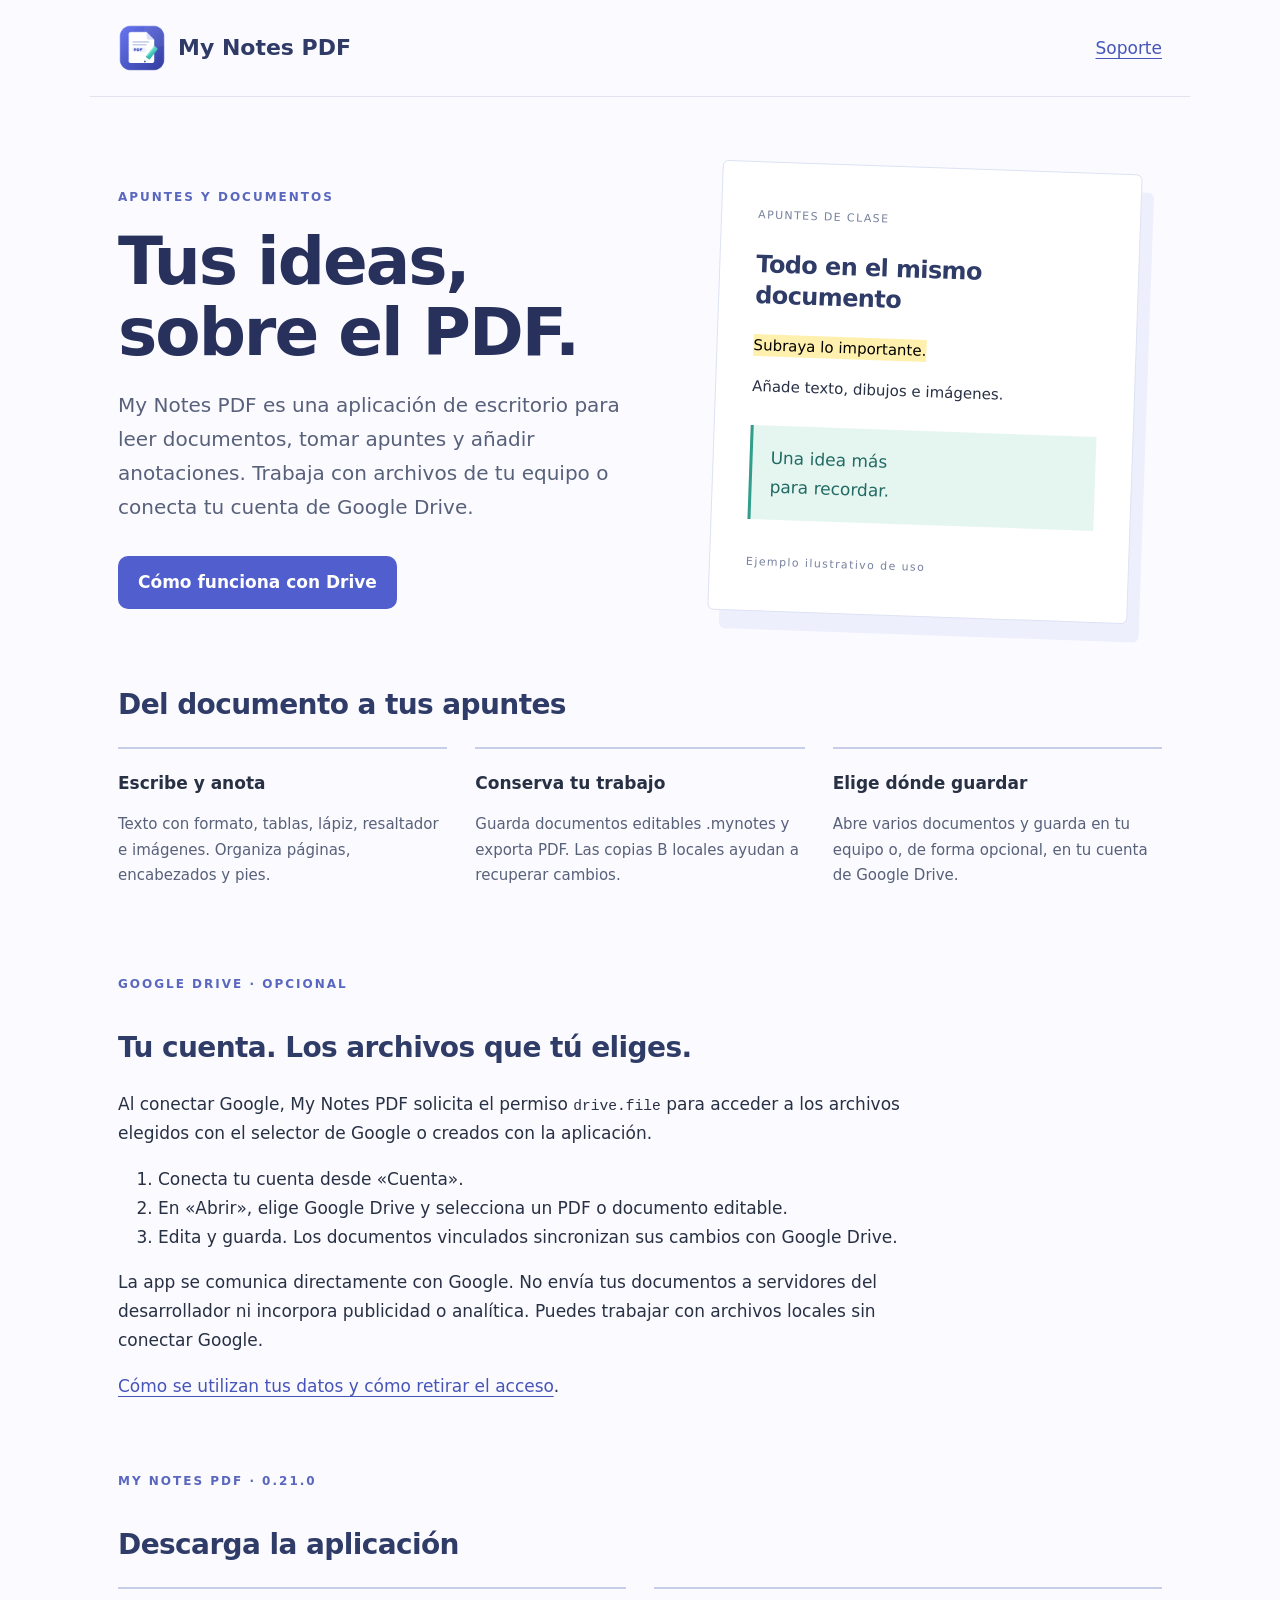
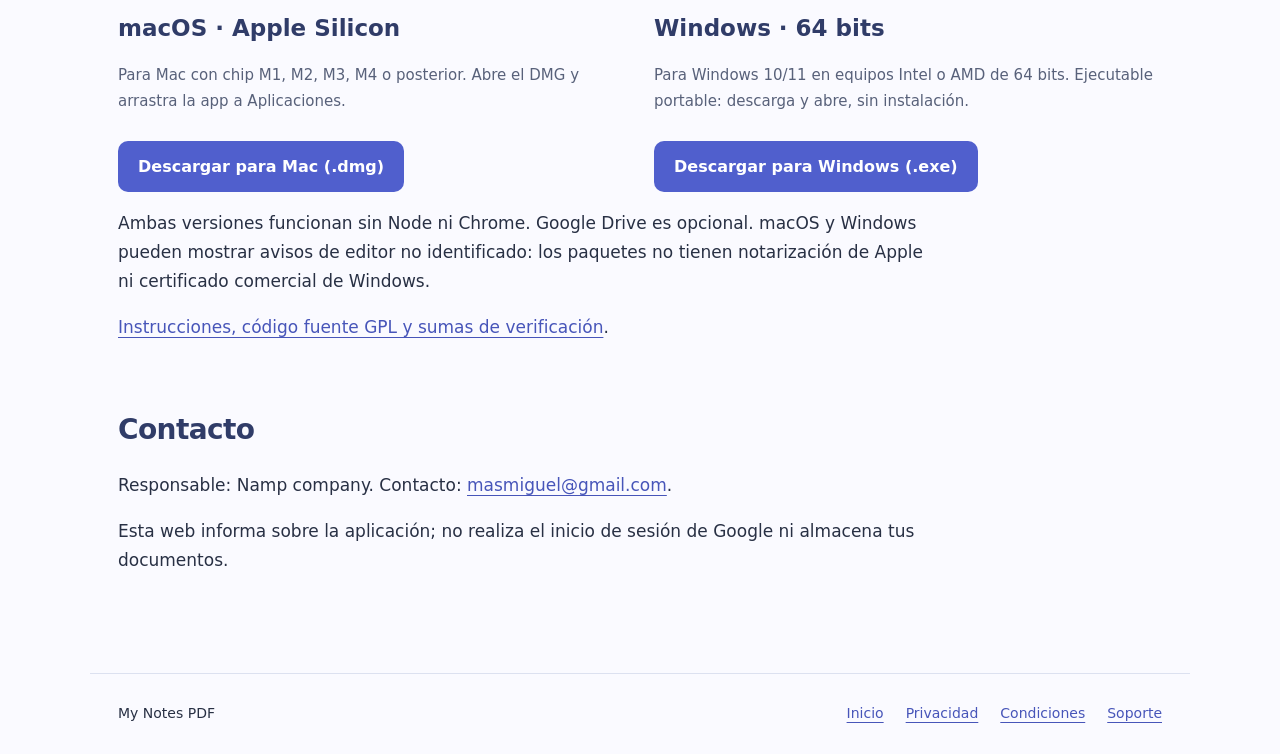
==== commit e3c46212: "Publish shape fills and authored text highlighting in My Notes PDF 0.21.0" ====
--- a/index.html
+++ b/index.html
@@ -1 +1 @@
-<!doctype html><html lang="es"><head><meta charset="utf-8"><meta name="viewport" content="width=device-width,initial-scale=1"><meta name="description" content="My Notes PDF: apuntes y anotaciones PDF con archivos locales e integración opcional con Google Drive."><title>Apuntes y PDF · My Notes PDF</title><link rel="icon" href="logo.png"><link rel="stylesheet" href="style.css"></head><body><header><a class="brand" href="index.html"><img src="logo.png" width="48" height="48" alt="">My Notes PDF</a><a href="soporte.html">Soporte</a></header><main><section class="hero"><div><p class="eyebrow">APUNTES Y DOCUMENTOS</p><h1>Tus ideas, sobre el PDF.</h1><p class="intro">My Notes PDF es una aplicación de escritorio para leer documentos, tomar apuntes y añadir anotaciones. Trabaja con archivos de tu equipo o conecta tu cuenta de Google Drive.</p><a class="button" href="#drive">Cómo funciona con Drive</a></div><div class="paper"><span>APUNTES DE CLASE</span><h2>Todo en el mismo documento</h2><p><mark>Subraya lo importante.</mark></p><p>Añade texto, dibujos e imágenes.</p><div class="note">Una idea más<br>para recordar.</div><small>Ejemplo ilustrativo de uso</small></div></section><section><h2>Del documento a tus apuntes</h2><div class="features"><article><b>Escribe y anota</b><p>Texto con formato, tablas, lápiz, resaltador e imágenes. Organiza páginas, encabezados y pies.</p></article><article><b>Conserva tu trabajo</b><p>Guarda documentos editables .mynotes y exporta PDF. Las copias B locales ayudan a recuperar cambios.</p></article><article><b>Elige dónde guardar</b><p>Abre varios documentos y guarda en tu equipo o, de forma opcional, en tu cuenta de Google Drive.</p></article></div></section><section id="drive"><p class="eyebrow">GOOGLE DRIVE · OPCIONAL</p><h2>Tu cuenta. Los archivos que tú eliges.</h2><p>Al conectar Google, My Notes PDF solicita el permiso <code>drive.file</code> para acceder a los archivos elegidos con el selector de Google o creados con la aplicación.</p><ol><li>Conecta tu cuenta desde «Cuenta».</li><li>En «Abrir», elige Google Drive y selecciona un PDF o documento editable.</li><li>Edita y guarda. Los documentos vinculados sincronizan sus cambios con Google Drive.</li></ol><p>La app se comunica directamente con Google. No envía tus documentos a servidores del desarrollador ni incorpora publicidad o analítica. Puedes trabajar con archivos locales sin conectar Google.</p><p><a href="privacidad.html">Cómo se utilizan tus datos y cómo retirar el acceso</a>.</p></section><section id="descargas"><p class="eyebrow">MY NOTES PDF · 0.20.2</p><h2>Descarga la aplicación</h2><div class="features"><article><h3>macOS · Apple Silicon</h3><p>Para Mac con chip M1, M2, M3, M4 o posterior. Abre el DMG y arrastra la app a Aplicaciones.</p><a class="button" href="https://github.com/nampying/my-notes-pdf-site/releases/download/v0.20.2/My-Notes-PDF-0.20.2-macOS-arm64.dmg">Descargar para Mac (.dmg)</a></article><article><h3>Windows · 64 bits</h3><p>Para Windows 10/11 en equipos Intel o AMD de 64 bits. Ejecutable portable: descarga y abre, sin instalación.</p><a class="button" href="https://github.com/nampying/my-notes-pdf-site/releases/download/v0.20.2/My-Notes-PDF-0.20.2-Windows-x64.exe">Descargar para Windows (.exe)</a></article></div><p>Ambas versiones funcionan sin Node ni Chrome. Google Drive es opcional. macOS y Windows pueden mostrar avisos de editor no identificado: los paquetes no tienen notarización de Apple ni certificado comercial de Windows.</p><p><a href="https://github.com/nampying/my-notes-pdf-site/releases/tag/v0.20.2">Instrucciones, código fuente GPL y sumas de verificación</a>.</p></section><section><h2>Contacto</h2><p>Responsable: Namp company. Contacto: <a href="mailto:masmiguel@gmail.com">masmiguel@gmail.com</a>.</p><p>Esta web informa sobre la aplicación; no realiza el inicio de sesión de Google ni almacena tus documentos.</p></section></main><footer><span>My Notes PDF</span><nav aria-label="Información"><a href="index.html">Inicio</a><a href="privacidad.html">Privacidad</a><a href="condiciones.html">Condiciones</a><a href="soporte.html">Soporte</a></nav></footer></body></html>+<!doctype html><html lang="es"><head><meta charset="utf-8"><meta name="viewport" content="width=device-width,initial-scale=1"><meta name="description" content="My Notes PDF: apuntes y anotaciones PDF con archivos locales e integración opcional con Google Drive."><title>Apuntes y PDF · My Notes PDF</title><link rel="icon" href="logo.png"><link rel="stylesheet" href="style.css"></head><body><header><a class="brand" href="index.html"><img src="logo.png" width="48" height="48" alt="">My Notes PDF</a><a href="soporte.html">Soporte</a></header><main><section class="hero"><div><p class="eyebrow">APUNTES Y DOCUMENTOS</p><h1>Tus ideas, sobre el PDF.</h1><p class="intro">My Notes PDF es una aplicación de escritorio para leer documentos, tomar apuntes y añadir anotaciones. Trabaja con archivos de tu equipo o conecta tu cuenta de Google Drive.</p><a class="button" href="#drive">Cómo funciona con Drive</a></div><div class="paper"><span>APUNTES DE CLASE</span><h2>Todo en el mismo documento</h2><p><mark>Subraya lo importante.</mark></p><p>Añade texto, dibujos e imágenes.</p><div class="note">Una idea más<br>para recordar.</div><small>Ejemplo ilustrativo de uso</small></div></section><section><h2>Del documento a tus apuntes</h2><div class="features"><article><b>Escribe y anota</b><p>Texto con formato, tablas, lápiz, resaltador e imágenes. Organiza páginas, encabezados y pies.</p></article><article><b>Conserva tu trabajo</b><p>Guarda documentos editables .mynotes y exporta PDF. Las copias B locales ayudan a recuperar cambios.</p></article><article><b>Elige dónde guardar</b><p>Abre varios documentos y guarda en tu equipo o, de forma opcional, en tu cuenta de Google Drive.</p></article></div></section><section id="drive"><p class="eyebrow">GOOGLE DRIVE · OPCIONAL</p><h2>Tu cuenta. Los archivos que tú eliges.</h2><p>Al conectar Google, My Notes PDF solicita el permiso <code>drive.file</code> para acceder a los archivos elegidos con el selector de Google o creados con la aplicación.</p><ol><li>Conecta tu cuenta desde «Cuenta».</li><li>En «Abrir», elige Google Drive y selecciona un PDF o documento editable.</li><li>Edita y guarda. Los documentos vinculados sincronizan sus cambios con Google Drive.</li></ol><p>La app se comunica directamente con Google. No envía tus documentos a servidores del desarrollador ni incorpora publicidad o analítica. Puedes trabajar con archivos locales sin conectar Google.</p><p><a href="privacidad.html">Cómo se utilizan tus datos y cómo retirar el acceso</a>.</p></section><section id="descargas"><p class="eyebrow">MY NOTES PDF · 0.21.0</p><h2>Descarga la aplicación</h2><div class="features"><article><h3>macOS · Apple Silicon</h3><p>Para Mac con chip M1, M2, M3, M4 o posterior. Abre el DMG y arrastra la app a Aplicaciones.</p><a class="button" href="https://github.com/nampying/my-notes-pdf-site/releases/download/v0.21.0/My-Notes-PDF-0.21.0-macOS-arm64.dmg">Descargar para Mac (.dmg)</a></article><article><h3>Windows · 64 bits</h3><p>Para Windows 10/11 en equipos Intel o AMD de 64 bits. Ejecutable portable: descarga y abre, sin instalación.</p><a class="button" href="https://github.com/nampying/my-notes-pdf-site/releases/download/v0.21.0/My-Notes-PDF-0.21.0-Windows-x64.exe">Descargar para Windows (.exe)</a></article></div><p>Ambas versiones funcionan sin Node ni Chrome. Google Drive es opcional. macOS y Windows pueden mostrar avisos de editor no identificado: los paquetes no tienen notarización de Apple ni certificado comercial de Windows.</p><p><a href="https://github.com/nampying/my-notes-pdf-site/releases/tag/v0.21.0">Instrucciones, código fuente GPL y sumas de verificación</a>.</p></section><section><h2>Contacto</h2><p>Responsable: Namp company. Contacto: <a href="mailto:masmiguel@gmail.com">masmiguel@gmail.com</a>.</p><p>Esta web informa sobre la aplicación; no realiza el inicio de sesión de Google ni almacena tus documentos.</p></section></main><footer><span>My Notes PDF</span><nav aria-label="Información"><a href="index.html">Inicio</a><a href="privacidad.html">Privacidad</a><a href="condiciones.html">Condiciones</a><a href="soporte.html">Soporte</a></nav></footer></body></html>
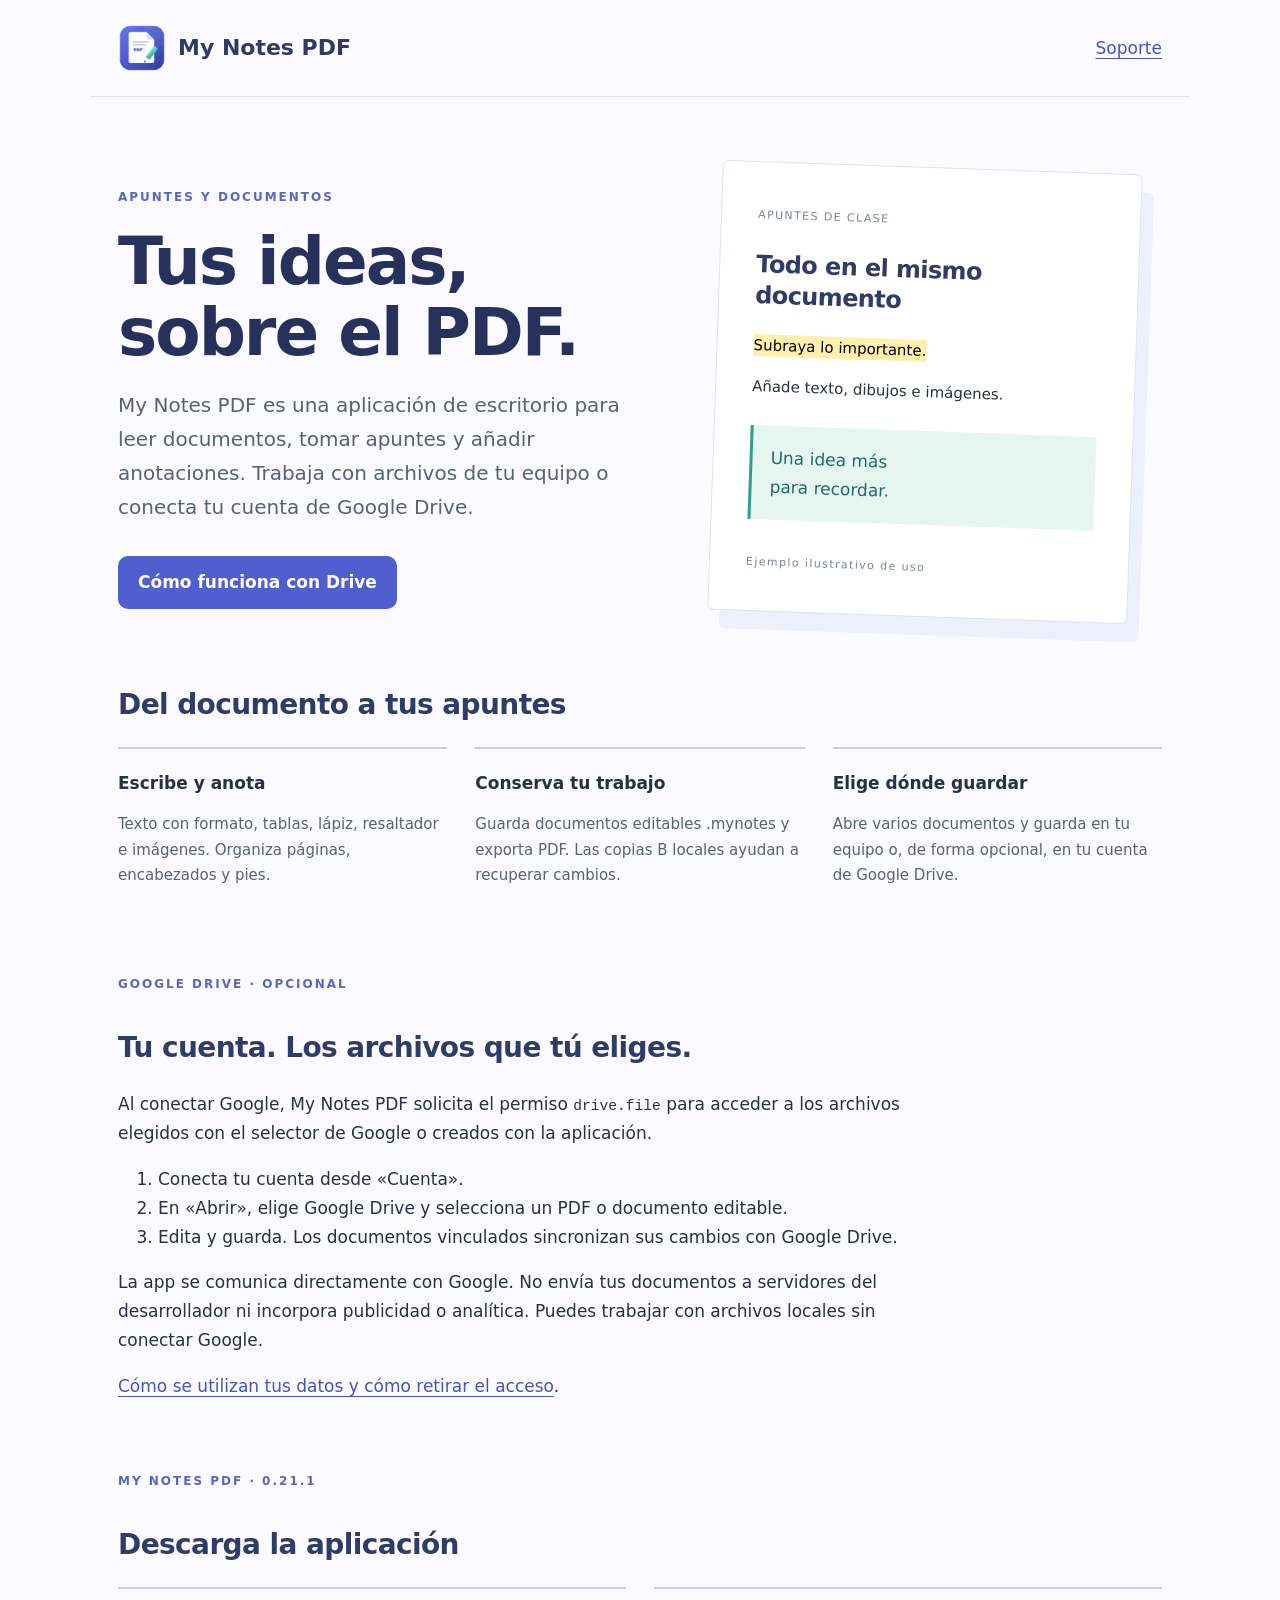
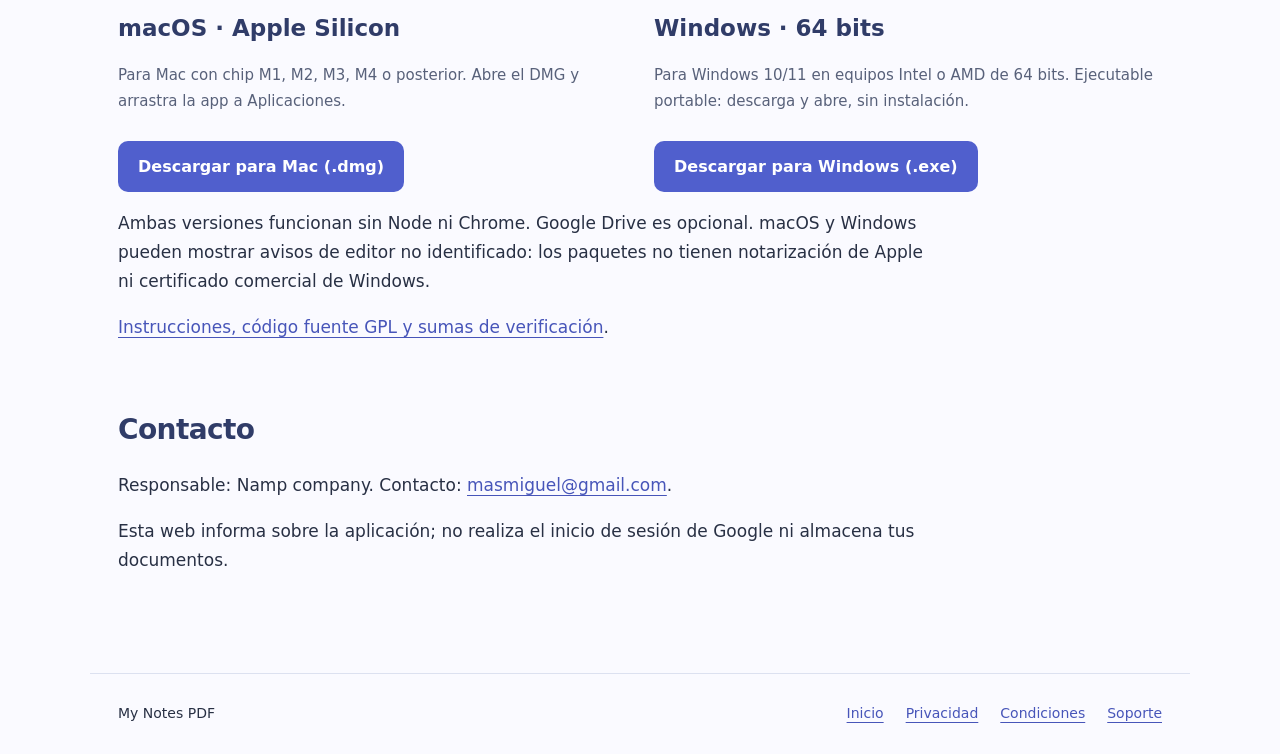
==== commit 6136a92d: "Publish document-close shortcut fix in My Notes PDF 0.21.1" ====
--- a/index.html
+++ b/index.html
@@ -1 +1 @@
-<!doctype html><html lang="es"><head><meta charset="utf-8"><meta name="viewport" content="width=device-width,initial-scale=1"><meta name="description" content="My Notes PDF: apuntes y anotaciones PDF con archivos locales e integración opcional con Google Drive."><title>Apuntes y PDF · My Notes PDF</title><link rel="icon" href="logo.png"><link rel="stylesheet" href="style.css"></head><body><header><a class="brand" href="index.html"><img src="logo.png" width="48" height="48" alt="">My Notes PDF</a><a href="soporte.html">Soporte</a></header><main><section class="hero"><div><p class="eyebrow">APUNTES Y DOCUMENTOS</p><h1>Tus ideas, sobre el PDF.</h1><p class="intro">My Notes PDF es una aplicación de escritorio para leer documentos, tomar apuntes y añadir anotaciones. Trabaja con archivos de tu equipo o conecta tu cuenta de Google Drive.</p><a class="button" href="#drive">Cómo funciona con Drive</a></div><div class="paper"><span>APUNTES DE CLASE</span><h2>Todo en el mismo documento</h2><p><mark>Subraya lo importante.</mark></p><p>Añade texto, dibujos e imágenes.</p><div class="note">Una idea más<br>para recordar.</div><small>Ejemplo ilustrativo de uso</small></div></section><section><h2>Del documento a tus apuntes</h2><div class="features"><article><b>Escribe y anota</b><p>Texto con formato, tablas, lápiz, resaltador e imágenes. Organiza páginas, encabezados y pies.</p></article><article><b>Conserva tu trabajo</b><p>Guarda documentos editables .mynotes y exporta PDF. Las copias B locales ayudan a recuperar cambios.</p></article><article><b>Elige dónde guardar</b><p>Abre varios documentos y guarda en tu equipo o, de forma opcional, en tu cuenta de Google Drive.</p></article></div></section><section id="drive"><p class="eyebrow">GOOGLE DRIVE · OPCIONAL</p><h2>Tu cuenta. Los archivos que tú eliges.</h2><p>Al conectar Google, My Notes PDF solicita el permiso <code>drive.file</code> para acceder a los archivos elegidos con el selector de Google o creados con la aplicación.</p><ol><li>Conecta tu cuenta desde «Cuenta».</li><li>En «Abrir», elige Google Drive y selecciona un PDF o documento editable.</li><li>Edita y guarda. Los documentos vinculados sincronizan sus cambios con Google Drive.</li></ol><p>La app se comunica directamente con Google. No envía tus documentos a servidores del desarrollador ni incorpora publicidad o analítica. Puedes trabajar con archivos locales sin conectar Google.</p><p><a href="privacidad.html">Cómo se utilizan tus datos y cómo retirar el acceso</a>.</p></section><section id="descargas"><p class="eyebrow">MY NOTES PDF · 0.21.0</p><h2>Descarga la aplicación</h2><div class="features"><article><h3>macOS · Apple Silicon</h3><p>Para Mac con chip M1, M2, M3, M4 o posterior. Abre el DMG y arrastra la app a Aplicaciones.</p><a class="button" href="https://github.com/nampying/my-notes-pdf-site/releases/download/v0.21.0/My-Notes-PDF-0.21.0-macOS-arm64.dmg">Descargar para Mac (.dmg)</a></article><article><h3>Windows · 64 bits</h3><p>Para Windows 10/11 en equipos Intel o AMD de 64 bits. Ejecutable portable: descarga y abre, sin instalación.</p><a class="button" href="https://github.com/nampying/my-notes-pdf-site/releases/download/v0.21.0/My-Notes-PDF-0.21.0-Windows-x64.exe">Descargar para Windows (.exe)</a></article></div><p>Ambas versiones funcionan sin Node ni Chrome. Google Drive es opcional. macOS y Windows pueden mostrar avisos de editor no identificado: los paquetes no tienen notarización de Apple ni certificado comercial de Windows.</p><p><a href="https://github.com/nampying/my-notes-pdf-site/releases/tag/v0.21.0">Instrucciones, código fuente GPL y sumas de verificación</a>.</p></section><section><h2>Contacto</h2><p>Responsable: Namp company. Contacto: <a href="mailto:masmiguel@gmail.com">masmiguel@gmail.com</a>.</p><p>Esta web informa sobre la aplicación; no realiza el inicio de sesión de Google ni almacena tus documentos.</p></section></main><footer><span>My Notes PDF</span><nav aria-label="Información"><a href="index.html">Inicio</a><a href="privacidad.html">Privacidad</a><a href="condiciones.html">Condiciones</a><a href="soporte.html">Soporte</a></nav></footer></body></html>+<!doctype html><html lang="es"><head><meta charset="utf-8"><meta name="viewport" content="width=device-width,initial-scale=1"><meta name="description" content="My Notes PDF: apuntes y anotaciones PDF con archivos locales e integración opcional con Google Drive."><title>Apuntes y PDF · My Notes PDF</title><link rel="icon" href="logo.png"><link rel="stylesheet" href="style.css"></head><body><header><a class="brand" href="index.html"><img src="logo.png" width="48" height="48" alt="">My Notes PDF</a><a href="soporte.html">Soporte</a></header><main><section class="hero"><div><p class="eyebrow">APUNTES Y DOCUMENTOS</p><h1>Tus ideas, sobre el PDF.</h1><p class="intro">My Notes PDF es una aplicación de escritorio para leer documentos, tomar apuntes y añadir anotaciones. Trabaja con archivos de tu equipo o conecta tu cuenta de Google Drive.</p><a class="button" href="#drive">Cómo funciona con Drive</a></div><div class="paper"><span>APUNTES DE CLASE</span><h2>Todo en el mismo documento</h2><p><mark>Subraya lo importante.</mark></p><p>Añade texto, dibujos e imágenes.</p><div class="note">Una idea más<br>para recordar.</div><small>Ejemplo ilustrativo de uso</small></div></section><section><h2>Del documento a tus apuntes</h2><div class="features"><article><b>Escribe y anota</b><p>Texto con formato, tablas, lápiz, resaltador e imágenes. Organiza páginas, encabezados y pies.</p></article><article><b>Conserva tu trabajo</b><p>Guarda documentos editables .mynotes y exporta PDF. Las copias B locales ayudan a recuperar cambios.</p></article><article><b>Elige dónde guardar</b><p>Abre varios documentos y guarda en tu equipo o, de forma opcional, en tu cuenta de Google Drive.</p></article></div></section><section id="drive"><p class="eyebrow">GOOGLE DRIVE · OPCIONAL</p><h2>Tu cuenta. Los archivos que tú eliges.</h2><p>Al conectar Google, My Notes PDF solicita el permiso <code>drive.file</code> para acceder a los archivos elegidos con el selector de Google o creados con la aplicación.</p><ol><li>Conecta tu cuenta desde «Cuenta».</li><li>En «Abrir», elige Google Drive y selecciona un PDF o documento editable.</li><li>Edita y guarda. Los documentos vinculados sincronizan sus cambios con Google Drive.</li></ol><p>La app se comunica directamente con Google. No envía tus documentos a servidores del desarrollador ni incorpora publicidad o analítica. Puedes trabajar con archivos locales sin conectar Google.</p><p><a href="privacidad.html">Cómo se utilizan tus datos y cómo retirar el acceso</a>.</p></section><section id="descargas"><p class="eyebrow">MY NOTES PDF · 0.21.1</p><h2>Descarga la aplicación</h2><div class="features"><article><h3>macOS · Apple Silicon</h3><p>Para Mac con chip M1, M2, M3, M4 o posterior. Abre el DMG y arrastra la app a Aplicaciones.</p><a class="button" href="https://github.com/nampying/my-notes-pdf-site/releases/download/v0.21.1/My-Notes-PDF-0.21.1-macOS-arm64.dmg">Descargar para Mac (.dmg)</a></article><article><h3>Windows · 64 bits</h3><p>Para Windows 10/11 en equipos Intel o AMD de 64 bits. Ejecutable portable: descarga y abre, sin instalación.</p><a class="button" href="https://github.com/nampying/my-notes-pdf-site/releases/download/v0.21.1/My-Notes-PDF-0.21.1-Windows-x64.exe">Descargar para Windows (.exe)</a></article></div><p>Ambas versiones funcionan sin Node ni Chrome. Google Drive es opcional. macOS y Windows pueden mostrar avisos de editor no identificado: los paquetes no tienen notarización de Apple ni certificado comercial de Windows.</p><p><a href="https://github.com/nampying/my-notes-pdf-site/releases/tag/v0.21.1">Instrucciones, código fuente GPL y sumas de verificación</a>.</p></section><section><h2>Contacto</h2><p>Responsable: Namp company. Contacto: <a href="mailto:masmiguel@gmail.com">masmiguel@gmail.com</a>.</p><p>Esta web informa sobre la aplicación; no realiza el inicio de sesión de Google ni almacena tus documentos.</p></section></main><footer><span>My Notes PDF</span><nav aria-label="Información"><a href="index.html">Inicio</a><a href="privacidad.html">Privacidad</a><a href="condiciones.html">Condiciones</a><a href="soporte.html">Soporte</a></nav></footer></body></html>
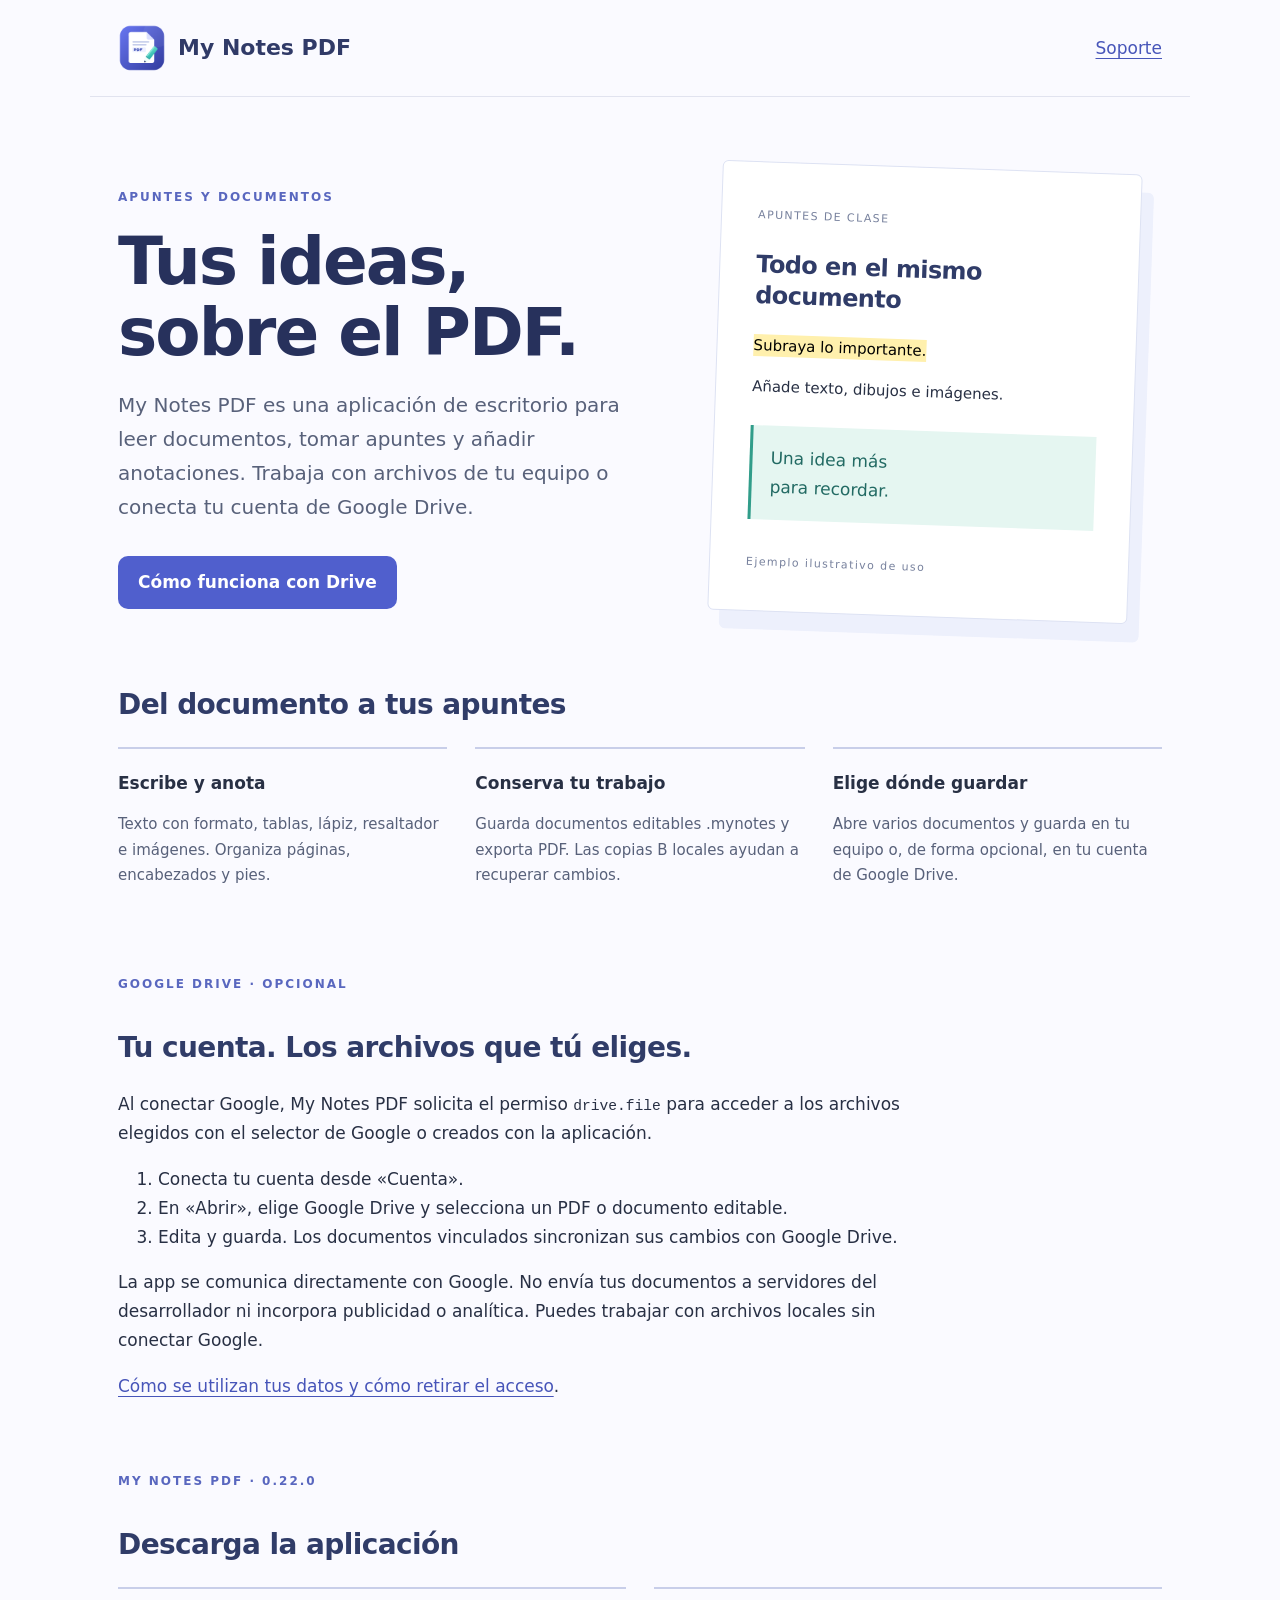
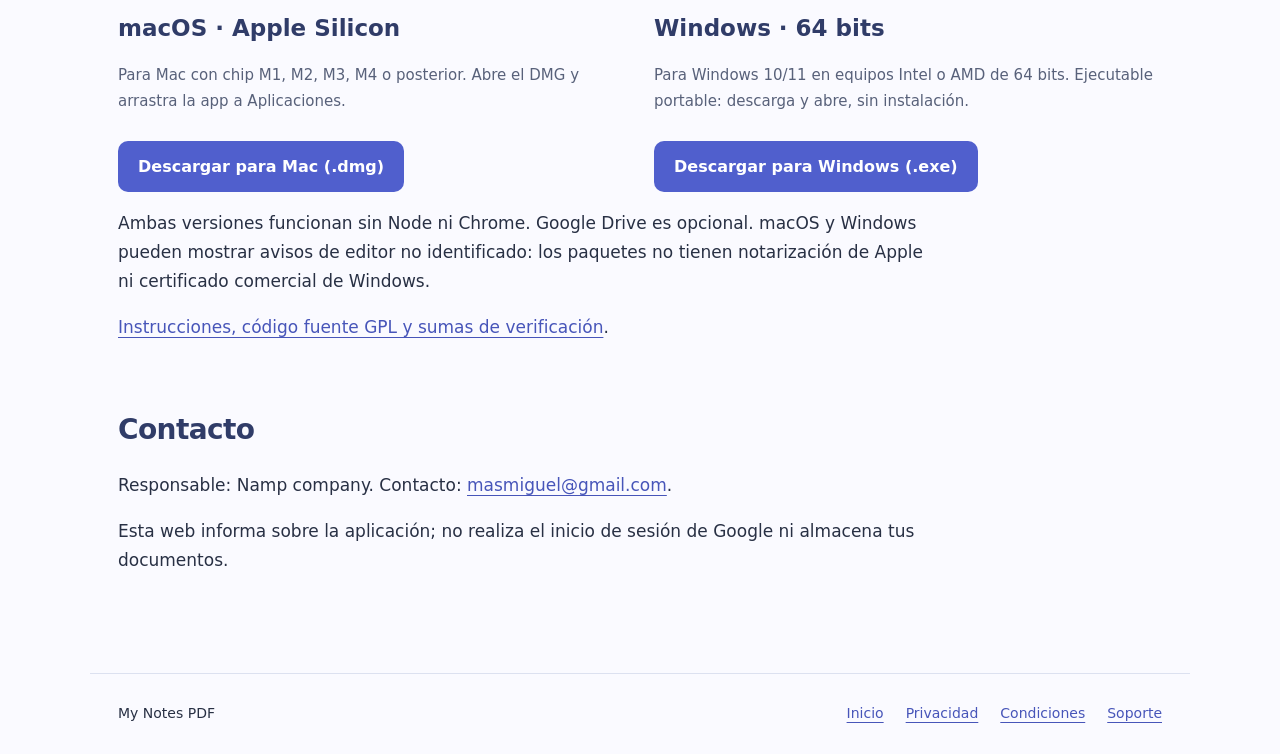
==== commit b99504af: "Publish document search and replacement in My Notes PDF 0.22.0" ====
--- a/index.html
+++ b/index.html
@@ -1 +1 @@
-<!doctype html><html lang="es"><head><meta charset="utf-8"><meta name="viewport" content="width=device-width,initial-scale=1"><meta name="description" content="My Notes PDF: apuntes y anotaciones PDF con archivos locales e integración opcional con Google Drive."><title>Apuntes y PDF · My Notes PDF</title><link rel="icon" href="logo.png"><link rel="stylesheet" href="style.css"></head><body><header><a class="brand" href="index.html"><img src="logo.png" width="48" height="48" alt="">My Notes PDF</a><a href="soporte.html">Soporte</a></header><main><section class="hero"><div><p class="eyebrow">APUNTES Y DOCUMENTOS</p><h1>Tus ideas, sobre el PDF.</h1><p class="intro">My Notes PDF es una aplicación de escritorio para leer documentos, tomar apuntes y añadir anotaciones. Trabaja con archivos de tu equipo o conecta tu cuenta de Google Drive.</p><a class="button" href="#drive">Cómo funciona con Drive</a></div><div class="paper"><span>APUNTES DE CLASE</span><h2>Todo en el mismo documento</h2><p><mark>Subraya lo importante.</mark></p><p>Añade texto, dibujos e imágenes.</p><div class="note">Una idea más<br>para recordar.</div><small>Ejemplo ilustrativo de uso</small></div></section><section><h2>Del documento a tus apuntes</h2><div class="features"><article><b>Escribe y anota</b><p>Texto con formato, tablas, lápiz, resaltador e imágenes. Organiza páginas, encabezados y pies.</p></article><article><b>Conserva tu trabajo</b><p>Guarda documentos editables .mynotes y exporta PDF. Las copias B locales ayudan a recuperar cambios.</p></article><article><b>Elige dónde guardar</b><p>Abre varios documentos y guarda en tu equipo o, de forma opcional, en tu cuenta de Google Drive.</p></article></div></section><section id="drive"><p class="eyebrow">GOOGLE DRIVE · OPCIONAL</p><h2>Tu cuenta. Los archivos que tú eliges.</h2><p>Al conectar Google, My Notes PDF solicita el permiso <code>drive.file</code> para acceder a los archivos elegidos con el selector de Google o creados con la aplicación.</p><ol><li>Conecta tu cuenta desde «Cuenta».</li><li>En «Abrir», elige Google Drive y selecciona un PDF o documento editable.</li><li>Edita y guarda. Los documentos vinculados sincronizan sus cambios con Google Drive.</li></ol><p>La app se comunica directamente con Google. No envía tus documentos a servidores del desarrollador ni incorpora publicidad o analítica. Puedes trabajar con archivos locales sin conectar Google.</p><p><a href="privacidad.html">Cómo se utilizan tus datos y cómo retirar el acceso</a>.</p></section><section id="descargas"><p class="eyebrow">MY NOTES PDF · 0.21.1</p><h2>Descarga la aplicación</h2><div class="features"><article><h3>macOS · Apple Silicon</h3><p>Para Mac con chip M1, M2, M3, M4 o posterior. Abre el DMG y arrastra la app a Aplicaciones.</p><a class="button" href="https://github.com/nampying/my-notes-pdf-site/releases/download/v0.21.1/My-Notes-PDF-0.21.1-macOS-arm64.dmg">Descargar para Mac (.dmg)</a></article><article><h3>Windows · 64 bits</h3><p>Para Windows 10/11 en equipos Intel o AMD de 64 bits. Ejecutable portable: descarga y abre, sin instalación.</p><a class="button" href="https://github.com/nampying/my-notes-pdf-site/releases/download/v0.21.1/My-Notes-PDF-0.21.1-Windows-x64.exe">Descargar para Windows (.exe)</a></article></div><p>Ambas versiones funcionan sin Node ni Chrome. Google Drive es opcional. macOS y Windows pueden mostrar avisos de editor no identificado: los paquetes no tienen notarización de Apple ni certificado comercial de Windows.</p><p><a href="https://github.com/nampying/my-notes-pdf-site/releases/tag/v0.21.1">Instrucciones, código fuente GPL y sumas de verificación</a>.</p></section><section><h2>Contacto</h2><p>Responsable: Namp company. Contacto: <a href="mailto:masmiguel@gmail.com">masmiguel@gmail.com</a>.</p><p>Esta web informa sobre la aplicación; no realiza el inicio de sesión de Google ni almacena tus documentos.</p></section></main><footer><span>My Notes PDF</span><nav aria-label="Información"><a href="index.html">Inicio</a><a href="privacidad.html">Privacidad</a><a href="condiciones.html">Condiciones</a><a href="soporte.html">Soporte</a></nav></footer></body></html>+<!doctype html><html lang="es"><head><meta charset="utf-8"><meta name="viewport" content="width=device-width,initial-scale=1"><meta name="description" content="My Notes PDF: apuntes y anotaciones PDF con archivos locales e integración opcional con Google Drive."><title>Apuntes y PDF · My Notes PDF</title><link rel="icon" href="logo.png"><link rel="stylesheet" href="style.css"></head><body><header><a class="brand" href="index.html"><img src="logo.png" width="48" height="48" alt="">My Notes PDF</a><a href="soporte.html">Soporte</a></header><main><section class="hero"><div><p class="eyebrow">APUNTES Y DOCUMENTOS</p><h1>Tus ideas, sobre el PDF.</h1><p class="intro">My Notes PDF es una aplicación de escritorio para leer documentos, tomar apuntes y añadir anotaciones. Trabaja con archivos de tu equipo o conecta tu cuenta de Google Drive.</p><a class="button" href="#drive">Cómo funciona con Drive</a></div><div class="paper"><span>APUNTES DE CLASE</span><h2>Todo en el mismo documento</h2><p><mark>Subraya lo importante.</mark></p><p>Añade texto, dibujos e imágenes.</p><div class="note">Una idea más<br>para recordar.</div><small>Ejemplo ilustrativo de uso</small></div></section><section><h2>Del documento a tus apuntes</h2><div class="features"><article><b>Escribe y anota</b><p>Texto con formato, tablas, lápiz, resaltador e imágenes. Organiza páginas, encabezados y pies.</p></article><article><b>Conserva tu trabajo</b><p>Guarda documentos editables .mynotes y exporta PDF. Las copias B locales ayudan a recuperar cambios.</p></article><article><b>Elige dónde guardar</b><p>Abre varios documentos y guarda en tu equipo o, de forma opcional, en tu cuenta de Google Drive.</p></article></div></section><section id="drive"><p class="eyebrow">GOOGLE DRIVE · OPCIONAL</p><h2>Tu cuenta. Los archivos que tú eliges.</h2><p>Al conectar Google, My Notes PDF solicita el permiso <code>drive.file</code> para acceder a los archivos elegidos con el selector de Google o creados con la aplicación.</p><ol><li>Conecta tu cuenta desde «Cuenta».</li><li>En «Abrir», elige Google Drive y selecciona un PDF o documento editable.</li><li>Edita y guarda. Los documentos vinculados sincronizan sus cambios con Google Drive.</li></ol><p>La app se comunica directamente con Google. No envía tus documentos a servidores del desarrollador ni incorpora publicidad o analítica. Puedes trabajar con archivos locales sin conectar Google.</p><p><a href="privacidad.html">Cómo se utilizan tus datos y cómo retirar el acceso</a>.</p></section><section id="descargas"><p class="eyebrow">MY NOTES PDF · 0.22.0</p><h2>Descarga la aplicación</h2><div class="features"><article><h3>macOS · Apple Silicon</h3><p>Para Mac con chip M1, M2, M3, M4 o posterior. Abre el DMG y arrastra la app a Aplicaciones.</p><a class="button" href="https://github.com/nampying/my-notes-pdf-site/releases/download/v0.22.0/My-Notes-PDF-0.22.0-macOS-arm64.dmg">Descargar para Mac (.dmg)</a></article><article><h3>Windows · 64 bits</h3><p>Para Windows 10/11 en equipos Intel o AMD de 64 bits. Ejecutable portable: descarga y abre, sin instalación.</p><a class="button" href="https://github.com/nampying/my-notes-pdf-site/releases/download/v0.22.0/My-Notes-PDF-0.22.0-Windows-x64.exe">Descargar para Windows (.exe)</a></article></div><p>Ambas versiones funcionan sin Node ni Chrome. Google Drive es opcional. macOS y Windows pueden mostrar avisos de editor no identificado: los paquetes no tienen notarización de Apple ni certificado comercial de Windows.</p><p><a href="https://github.com/nampying/my-notes-pdf-site/releases/tag/v0.22.0">Instrucciones, código fuente GPL y sumas de verificación</a>.</p></section><section><h2>Contacto</h2><p>Responsable: Namp company. Contacto: <a href="mailto:masmiguel@gmail.com">masmiguel@gmail.com</a>.</p><p>Esta web informa sobre la aplicación; no realiza el inicio de sesión de Google ni almacena tus documentos.</p></section></main><footer><span>My Notes PDF</span><nav aria-label="Información"><a href="index.html">Inicio</a><a href="privacidad.html">Privacidad</a><a href="condiciones.html">Condiciones</a><a href="soporte.html">Soporte</a></nav></footer></body></html>
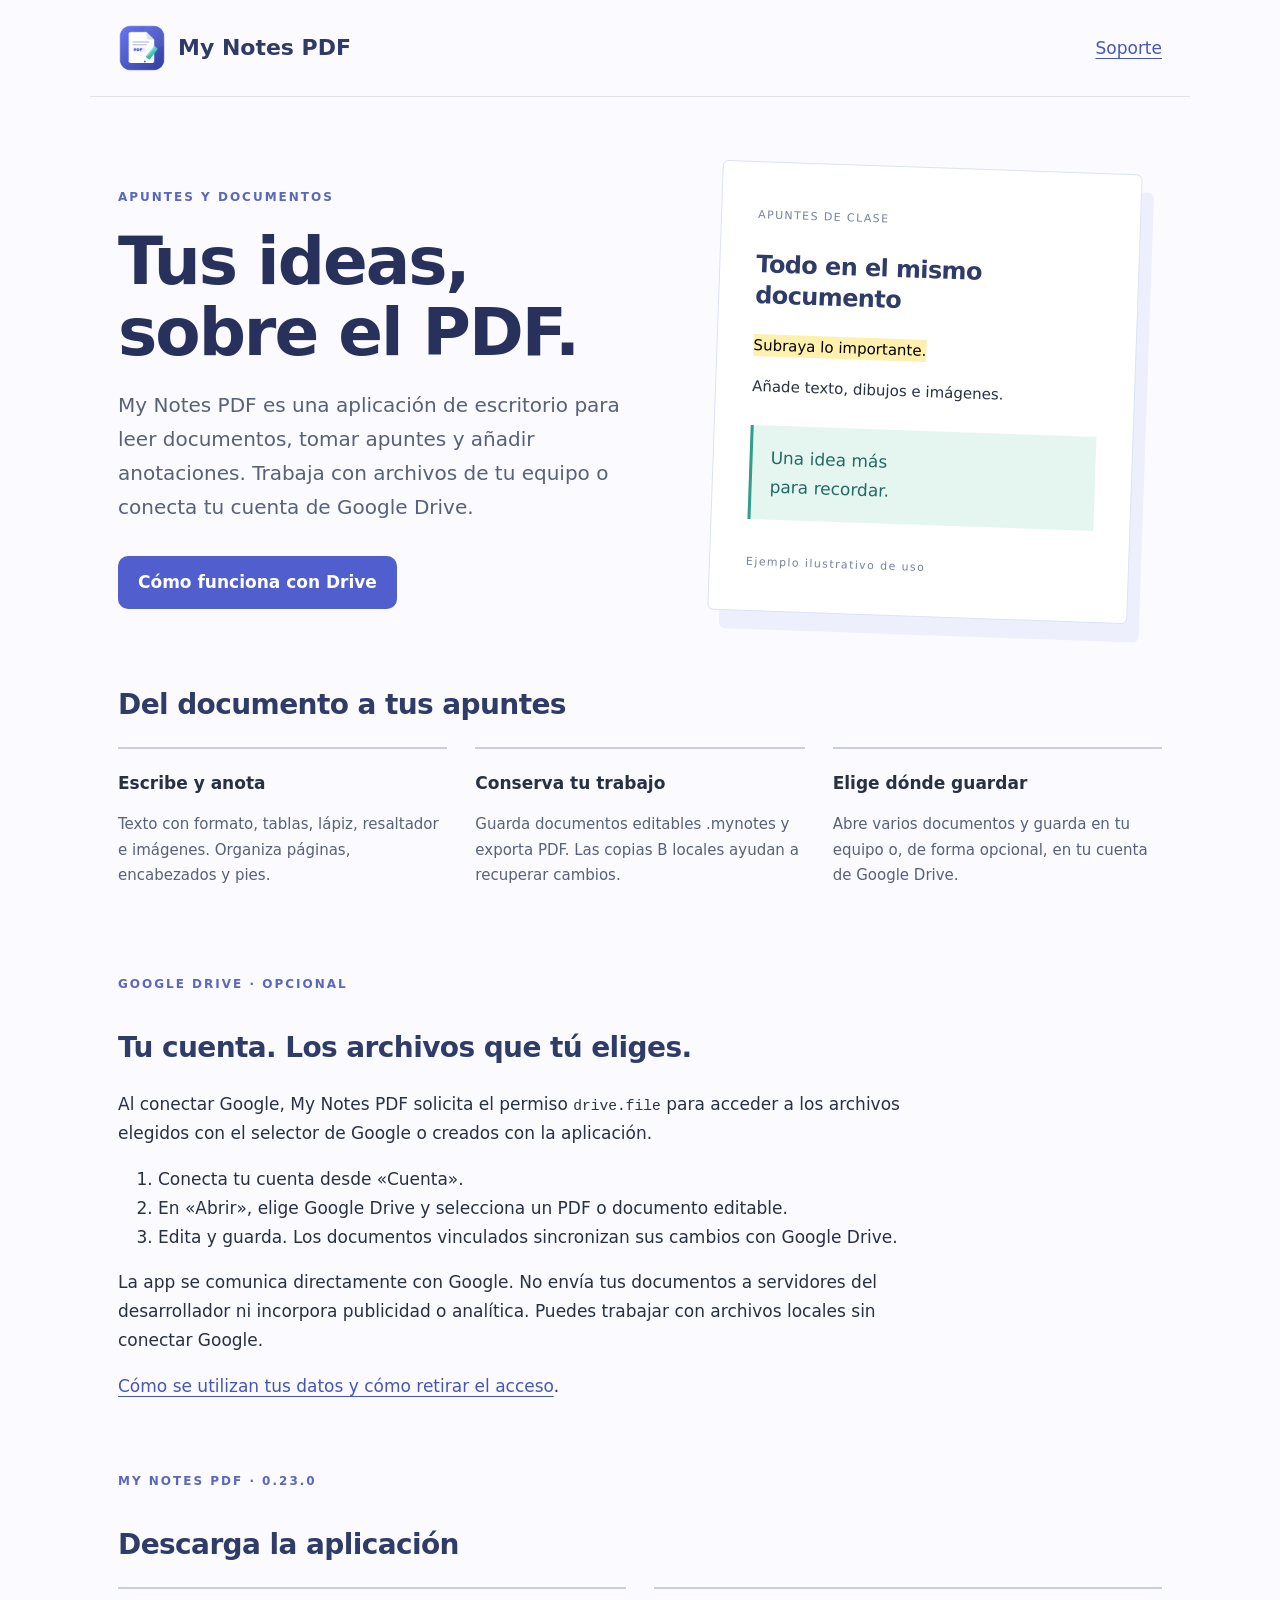
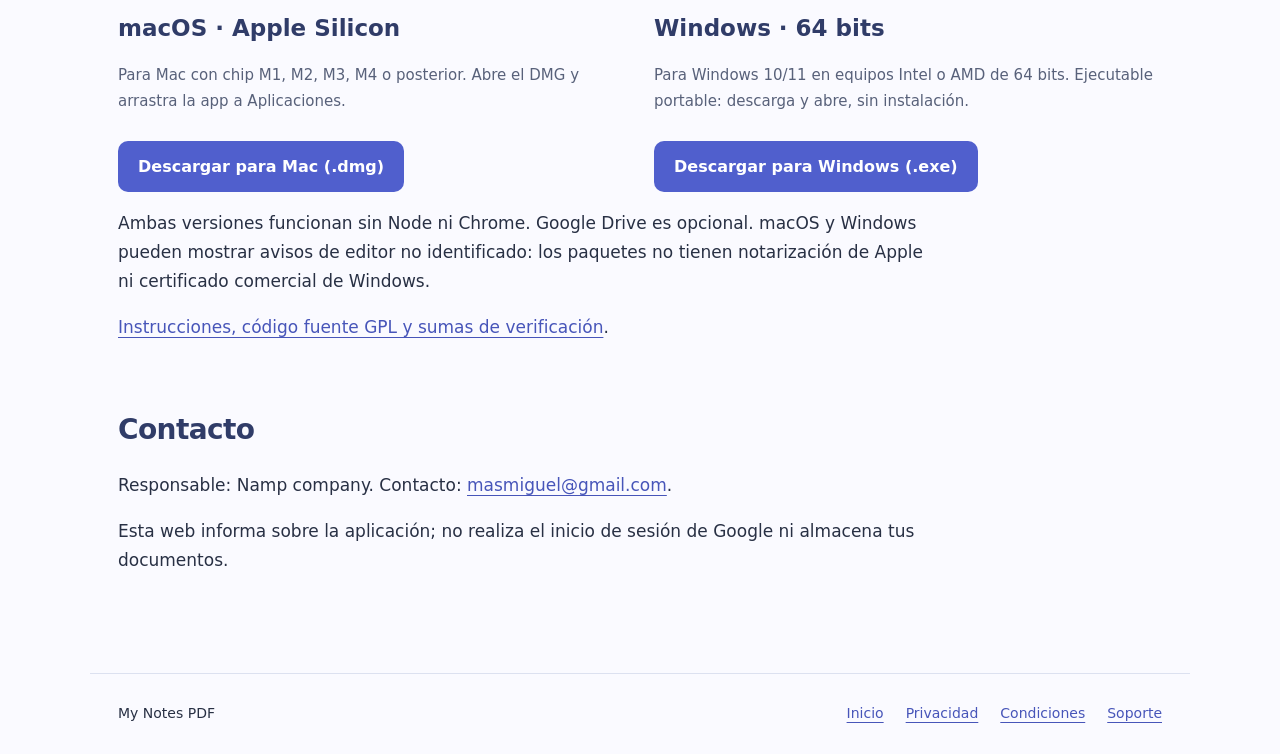
==== commit fd005d27: "Publish local search OCR and PDF save format choice in My Notes PDF 0.23.0" ====
--- a/index.html
+++ b/index.html
@@ -1 +1 @@
-<!doctype html><html lang="es"><head><meta charset="utf-8"><meta name="viewport" content="width=device-width,initial-scale=1"><meta name="description" content="My Notes PDF: apuntes y anotaciones PDF con archivos locales e integración opcional con Google Drive."><title>Apuntes y PDF · My Notes PDF</title><link rel="icon" href="logo.png"><link rel="stylesheet" href="style.css"></head><body><header><a class="brand" href="index.html"><img src="logo.png" width="48" height="48" alt="">My Notes PDF</a><a href="soporte.html">Soporte</a></header><main><section class="hero"><div><p class="eyebrow">APUNTES Y DOCUMENTOS</p><h1>Tus ideas, sobre el PDF.</h1><p class="intro">My Notes PDF es una aplicación de escritorio para leer documentos, tomar apuntes y añadir anotaciones. Trabaja con archivos de tu equipo o conecta tu cuenta de Google Drive.</p><a class="button" href="#drive">Cómo funciona con Drive</a></div><div class="paper"><span>APUNTES DE CLASE</span><h2>Todo en el mismo documento</h2><p><mark>Subraya lo importante.</mark></p><p>Añade texto, dibujos e imágenes.</p><div class="note">Una idea más<br>para recordar.</div><small>Ejemplo ilustrativo de uso</small></div></section><section><h2>Del documento a tus apuntes</h2><div class="features"><article><b>Escribe y anota</b><p>Texto con formato, tablas, lápiz, resaltador e imágenes. Organiza páginas, encabezados y pies.</p></article><article><b>Conserva tu trabajo</b><p>Guarda documentos editables .mynotes y exporta PDF. Las copias B locales ayudan a recuperar cambios.</p></article><article><b>Elige dónde guardar</b><p>Abre varios documentos y guarda en tu equipo o, de forma opcional, en tu cuenta de Google Drive.</p></article></div></section><section id="drive"><p class="eyebrow">GOOGLE DRIVE · OPCIONAL</p><h2>Tu cuenta. Los archivos que tú eliges.</h2><p>Al conectar Google, My Notes PDF solicita el permiso <code>drive.file</code> para acceder a los archivos elegidos con el selector de Google o creados con la aplicación.</p><ol><li>Conecta tu cuenta desde «Cuenta».</li><li>En «Abrir», elige Google Drive y selecciona un PDF o documento editable.</li><li>Edita y guarda. Los documentos vinculados sincronizan sus cambios con Google Drive.</li></ol><p>La app se comunica directamente con Google. No envía tus documentos a servidores del desarrollador ni incorpora publicidad o analítica. Puedes trabajar con archivos locales sin conectar Google.</p><p><a href="privacidad.html">Cómo se utilizan tus datos y cómo retirar el acceso</a>.</p></section><section id="descargas"><p class="eyebrow">MY NOTES PDF · 0.22.0</p><h2>Descarga la aplicación</h2><div class="features"><article><h3>macOS · Apple Silicon</h3><p>Para Mac con chip M1, M2, M3, M4 o posterior. Abre el DMG y arrastra la app a Aplicaciones.</p><a class="button" href="https://github.com/nampying/my-notes-pdf-site/releases/download/v0.22.0/My-Notes-PDF-0.22.0-macOS-arm64.dmg">Descargar para Mac (.dmg)</a></article><article><h3>Windows · 64 bits</h3><p>Para Windows 10/11 en equipos Intel o AMD de 64 bits. Ejecutable portable: descarga y abre, sin instalación.</p><a class="button" href="https://github.com/nampying/my-notes-pdf-site/releases/download/v0.22.0/My-Notes-PDF-0.22.0-Windows-x64.exe">Descargar para Windows (.exe)</a></article></div><p>Ambas versiones funcionan sin Node ni Chrome. Google Drive es opcional. macOS y Windows pueden mostrar avisos de editor no identificado: los paquetes no tienen notarización de Apple ni certificado comercial de Windows.</p><p><a href="https://github.com/nampying/my-notes-pdf-site/releases/tag/v0.22.0">Instrucciones, código fuente GPL y sumas de verificación</a>.</p></section><section><h2>Contacto</h2><p>Responsable: Namp company. Contacto: <a href="mailto:masmiguel@gmail.com">masmiguel@gmail.com</a>.</p><p>Esta web informa sobre la aplicación; no realiza el inicio de sesión de Google ni almacena tus documentos.</p></section></main><footer><span>My Notes PDF</span><nav aria-label="Información"><a href="index.html">Inicio</a><a href="privacidad.html">Privacidad</a><a href="condiciones.html">Condiciones</a><a href="soporte.html">Soporte</a></nav></footer></body></html>+<!doctype html><html lang="es"><head><meta charset="utf-8"><meta name="viewport" content="width=device-width,initial-scale=1"><meta name="description" content="My Notes PDF: apuntes y anotaciones PDF con archivos locales e integración opcional con Google Drive."><title>Apuntes y PDF · My Notes PDF</title><link rel="icon" href="logo.png"><link rel="stylesheet" href="style.css"></head><body><header><a class="brand" href="index.html"><img src="logo.png" width="48" height="48" alt="">My Notes PDF</a><a href="soporte.html">Soporte</a></header><main><section class="hero"><div><p class="eyebrow">APUNTES Y DOCUMENTOS</p><h1>Tus ideas, sobre el PDF.</h1><p class="intro">My Notes PDF es una aplicación de escritorio para leer documentos, tomar apuntes y añadir anotaciones. Trabaja con archivos de tu equipo o conecta tu cuenta de Google Drive.</p><a class="button" href="#drive">Cómo funciona con Drive</a></div><div class="paper"><span>APUNTES DE CLASE</span><h2>Todo en el mismo documento</h2><p><mark>Subraya lo importante.</mark></p><p>Añade texto, dibujos e imágenes.</p><div class="note">Una idea más<br>para recordar.</div><small>Ejemplo ilustrativo de uso</small></div></section><section><h2>Del documento a tus apuntes</h2><div class="features"><article><b>Escribe y anota</b><p>Texto con formato, tablas, lápiz, resaltador e imágenes. Organiza páginas, encabezados y pies.</p></article><article><b>Conserva tu trabajo</b><p>Guarda documentos editables .mynotes y exporta PDF. Las copias B locales ayudan a recuperar cambios.</p></article><article><b>Elige dónde guardar</b><p>Abre varios documentos y guarda en tu equipo o, de forma opcional, en tu cuenta de Google Drive.</p></article></div></section><section id="drive"><p class="eyebrow">GOOGLE DRIVE · OPCIONAL</p><h2>Tu cuenta. Los archivos que tú eliges.</h2><p>Al conectar Google, My Notes PDF solicita el permiso <code>drive.file</code> para acceder a los archivos elegidos con el selector de Google o creados con la aplicación.</p><ol><li>Conecta tu cuenta desde «Cuenta».</li><li>En «Abrir», elige Google Drive y selecciona un PDF o documento editable.</li><li>Edita y guarda. Los documentos vinculados sincronizan sus cambios con Google Drive.</li></ol><p>La app se comunica directamente con Google. No envía tus documentos a servidores del desarrollador ni incorpora publicidad o analítica. Puedes trabajar con archivos locales sin conectar Google.</p><p><a href="privacidad.html">Cómo se utilizan tus datos y cómo retirar el acceso</a>.</p></section><section id="descargas"><p class="eyebrow">MY NOTES PDF · 0.23.0</p><h2>Descarga la aplicación</h2><div class="features"><article><h3>macOS · Apple Silicon</h3><p>Para Mac con chip M1, M2, M3, M4 o posterior. Abre el DMG y arrastra la app a Aplicaciones.</p><a class="button" href="https://github.com/nampying/my-notes-pdf-site/releases/download/v0.23.0/My-Notes-PDF-0.23.0-macOS-arm64.dmg">Descargar para Mac (.dmg)</a></article><article><h3>Windows · 64 bits</h3><p>Para Windows 10/11 en equipos Intel o AMD de 64 bits. Ejecutable portable: descarga y abre, sin instalación.</p><a class="button" href="https://github.com/nampying/my-notes-pdf-site/releases/download/v0.23.0/My-Notes-PDF-0.23.0-Windows-x64.exe">Descargar para Windows (.exe)</a></article></div><p>Ambas versiones funcionan sin Node ni Chrome. Google Drive es opcional. macOS y Windows pueden mostrar avisos de editor no identificado: los paquetes no tienen notarización de Apple ni certificado comercial de Windows.</p><p><a href="https://github.com/nampying/my-notes-pdf-site/releases/tag/v0.23.0">Instrucciones, código fuente GPL y sumas de verificación</a>.</p></section><section><h2>Contacto</h2><p>Responsable: Namp company. Contacto: <a href="mailto:masmiguel@gmail.com">masmiguel@gmail.com</a>.</p><p>Esta web informa sobre la aplicación; no realiza el inicio de sesión de Google ni almacena tus documentos.</p></section></main><footer><span>My Notes PDF</span><nav aria-label="Información"><a href="index.html">Inicio</a><a href="privacidad.html">Privacidad</a><a href="condiciones.html">Condiciones</a><a href="soporte.html">Soporte</a></nav></footer></body></html>
